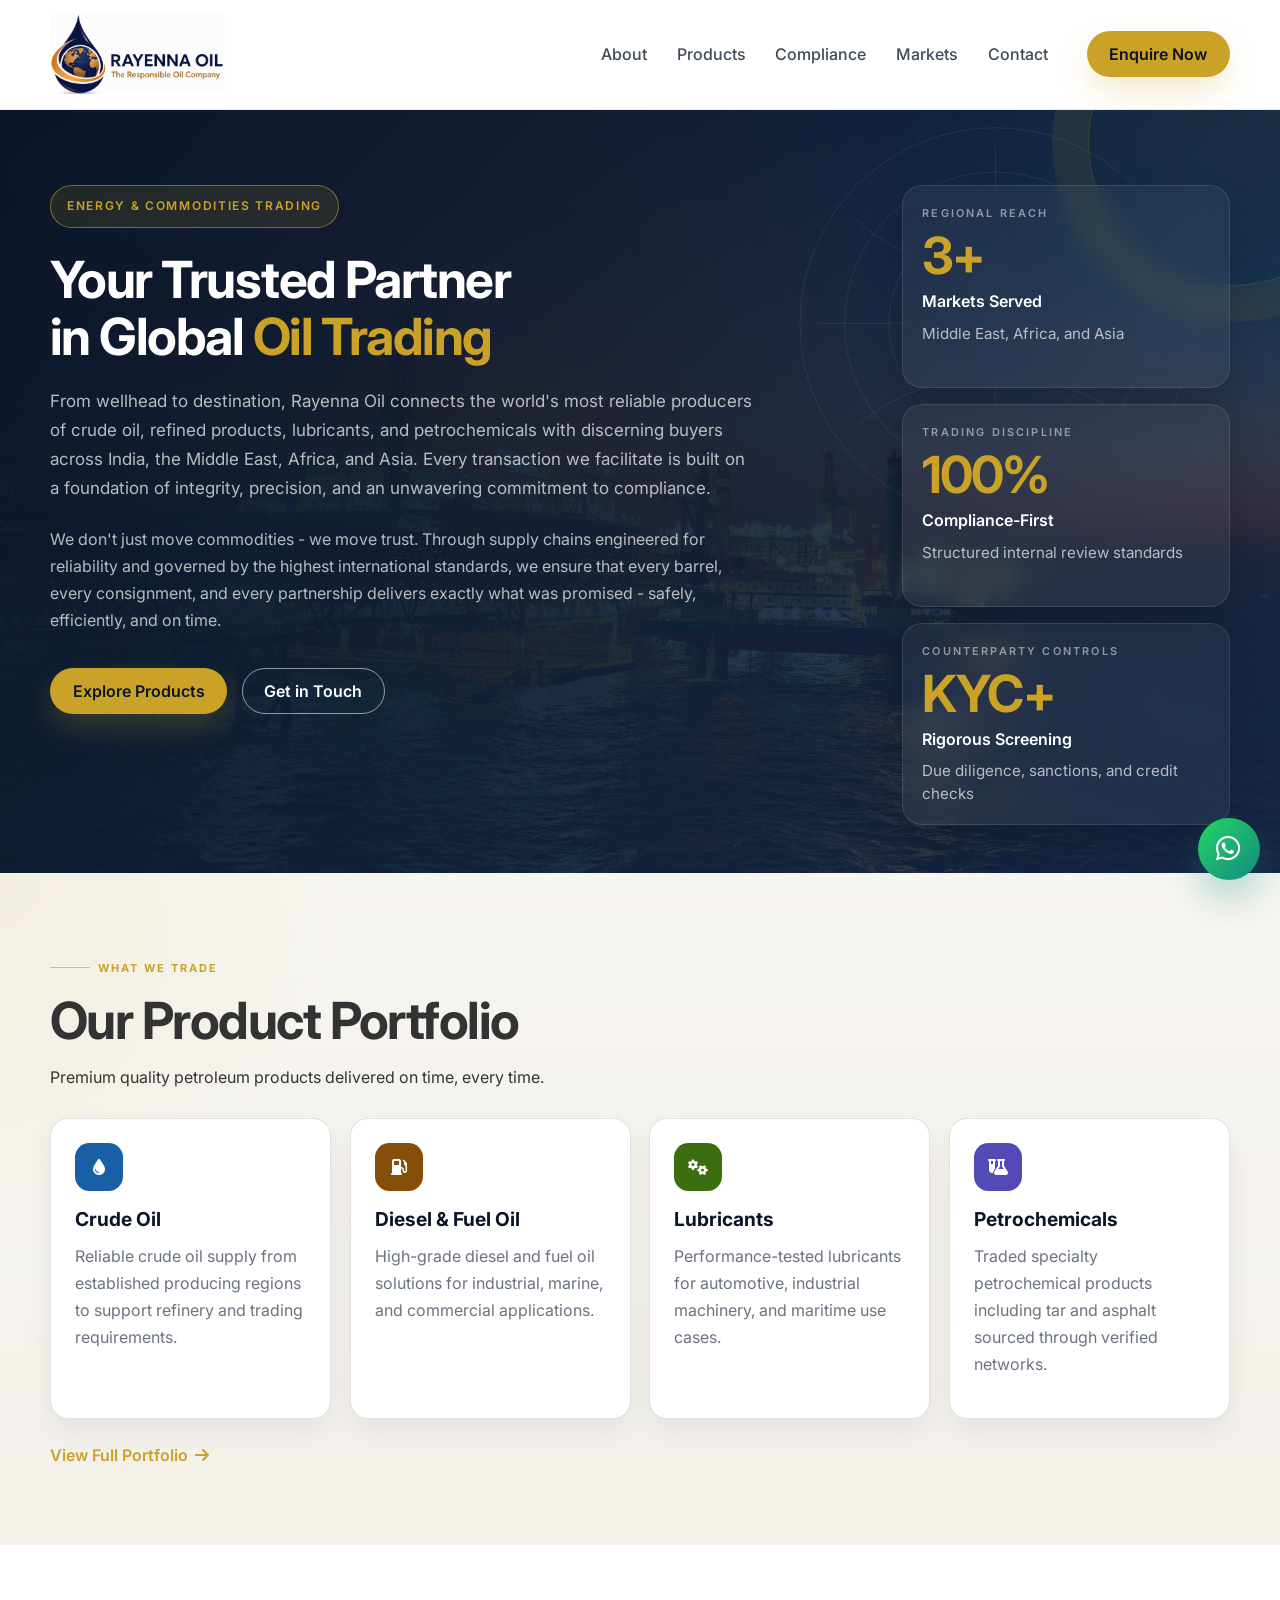
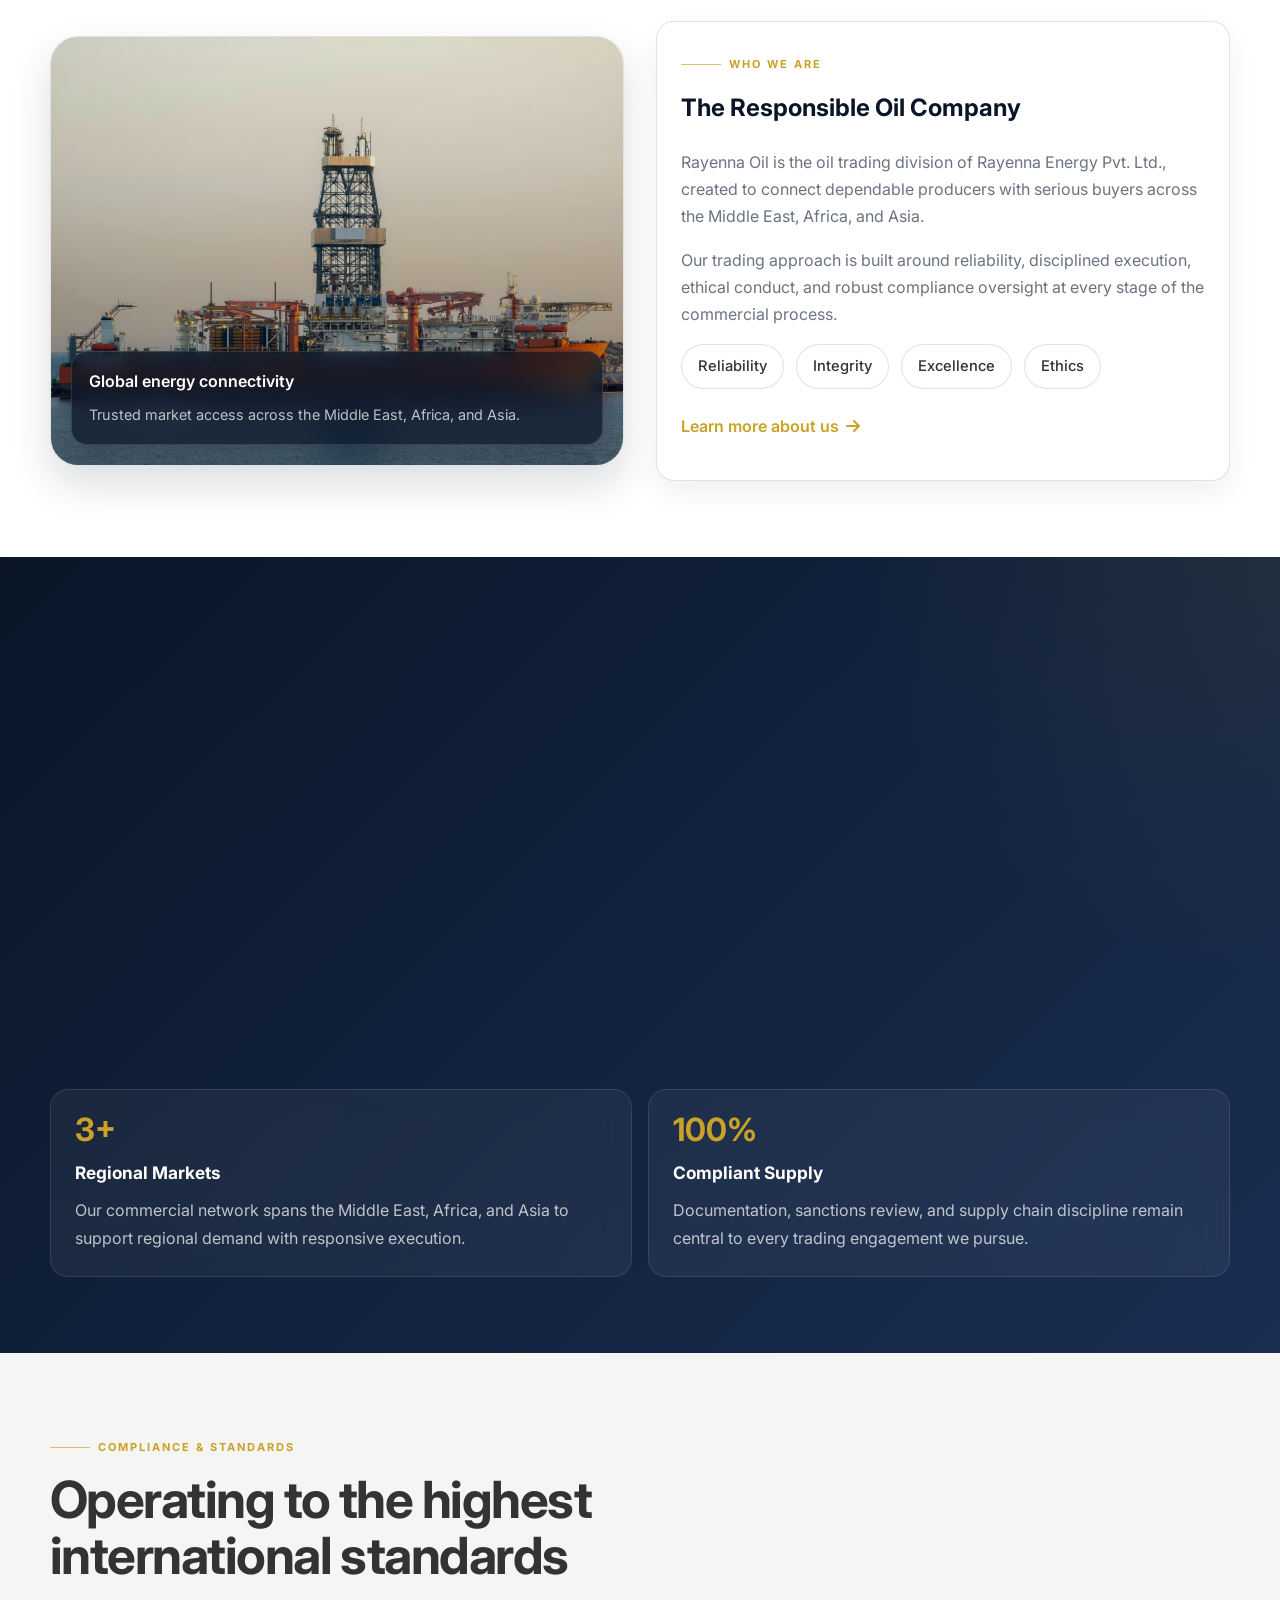
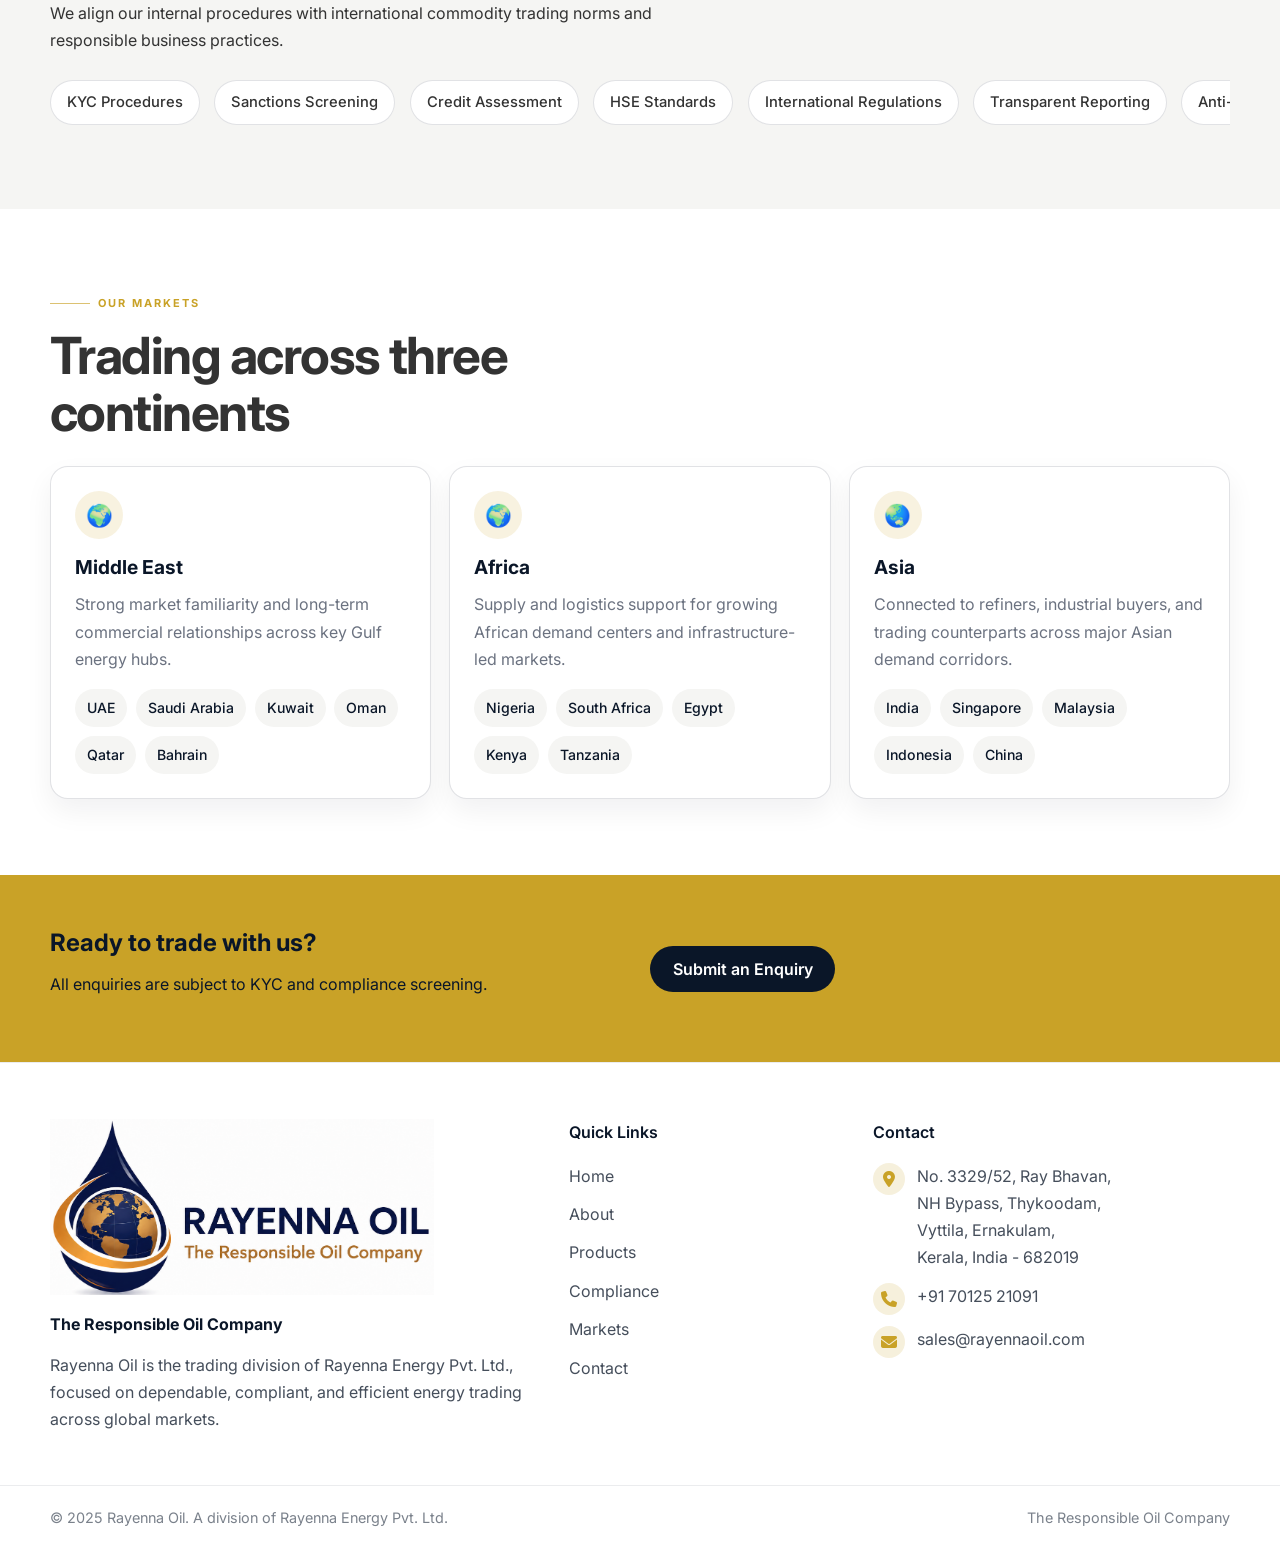
==== index.html @ ef3c52f5 "Launch Rayenna Oil website" ====
<!DOCTYPE html>
<html lang="en">
  <head>
    <meta charset="UTF-8" />
    <meta name="viewport" content="width=device-width, initial-scale=1.0" />
    <title>Rayenna Oil | Global Oil Trading Partner</title>
    <meta
      name="description"
      content="Rayenna Oil connects reliable producers of crude oil, refined products, lubricants, and petrochemicals with customers across the Middle East, Africa, and Asia through safe and compliant supply chains."
    />
    <meta property="og:title" content="Rayenna Oil | Global Oil Trading Partner" />
    <meta
      property="og:description"
      content="The Responsible Oil Company delivering compliant, efficient, and dependable energy trading solutions across three continents."
    />
    <meta property="og:image" content="assets/images/RayennaOil_Web.png" />
    <meta property="og:type" content="website" />
    <meta name="robots" content="index, follow" />
    <link rel="canonical" href="https://rayennaoil.com/" />
    <link rel="preconnect" href="https://fonts.googleapis.com" />
    <link rel="preconnect" href="https://fonts.gstatic.com" crossorigin />
    <link
      rel="stylesheet"
      href="https://fonts.googleapis.com/css2?family=Inter:wght@400;500;600;700&display=swap"
    />
    <link
      rel="stylesheet"
      href="https://cdnjs.cloudflare.com/ajax/libs/font-awesome/6.5.0/css/all.min.css"
      crossorigin="anonymous"
      referrerpolicy="no-referrer"
    />
    <link rel="stylesheet" href="assets/css/style.css" />
    <script defer src="assets/js/main.js"></script>
  </head>
  <body>
    <a class="skip-link" href="#main-content">Skip to content</a>

    <header class="site-header">
      <div class="container nav-wrapper">
        <a class="brand" href="index.html" aria-label="Rayenna Oil home">
          <img src="assets/images/RayennaOil_Web.png" alt="Rayenna Oil logo" />
          <div class="brand-copy">
            <div class="brand-title">Rayenna Oil</div>
            <div class="brand-tagline">The Responsible Oil Company</div>
          </div>
        </a>

        <button
          class="nav-toggle"
          type="button"
          aria-label="Toggle navigation"
          aria-expanded="false"
          data-nav-toggle
        >
          <i class="fa-solid fa-bars" aria-hidden="true"></i>
        </button>

        <div class="nav-panel" data-nav-panel>
          <nav aria-label="Primary">
            <div class="nav-menu">
              <a href="about.html" data-nav-link>About</a>
              <a href="products.html" data-nav-link>Products</a>
              <a href="compliance.html" data-nav-link>Compliance</a>
              <a href="markets.html" data-nav-link>Markets</a>
              <a href="contact.html" data-nav-link>Contact</a>
            </div>
          </nav>
          <div class="nav-cta">
            <a class="btn btn-primary" href="contact.html">Enquire Now</a>
          </div>
        </div>
      </div>
    </header>

    <main id="main-content">
      <section class="hero">
        <svg
          class="hero-grid-overlay"
          viewBox="0 0 1440 900"
          aria-hidden="true"
          preserveAspectRatio="none"
        >
          <g fill="none" stroke="currentColor" stroke-width="1">
            <circle cx="1120" cy="240" r="220"></circle>
            <circle cx="1120" cy="240" r="170"></circle>
            <circle cx="1120" cy="240" r="120"></circle>
            <path d="M920 240h400"></path>
            <path d="M1120 40v400"></path>
            <path d="M960 120c80 80 240 80 320 0"></path>
            <path d="M960 360c80-80 240-80 320 0"></path>
          </g>
        </svg>
        <div class="container hero-grid">
          <div class="hero-copy reveal is-visible">
            <span class="badge-pill">Energy &amp; Commodities Trading</span>
            <h1>
              Your Trusted Partner in Global <span class="gold">Oil Trading</span>
            </h1>
            <p class="lead">
              From wellhead to destination, Rayenna Oil connects the world's most
              reliable producers of crude oil, refined products, lubricants, and
              petrochemicals with discerning buyers across India, the Middle East,
              Africa, and Asia. Every transaction we facilitate is built on a
              foundation of integrity, precision, and an unwavering commitment to
              compliance.
            </p>
            <p>
              We don't just move commodities - we move trust. Through supply chains
              engineered for reliability and governed by the highest international
              standards, we ensure that every barrel, every consignment, and every
              partnership delivers exactly what was promised - safely, efficiently,
              and on time.
            </p>
            <div class="btn-group">
              <a class="btn btn-primary" href="products.html">Explore Products</a>
              <a class="btn btn-secondary" href="contact.html">Get in Touch</a>
            </div>
          </div>

          <div class="hero-highlights reveal">
            <article class="hero-highlight-card">
              <span class="hero-highlight-kicker">Regional Reach</span>
              <strong
                class="hero-highlight-value"
                data-counter
                data-counter-target="3"
                data-counter-suffix="+"
                >0+</strong
              >
              <span class="hero-highlight-label">Markets Served</span>
              <span class="hero-highlight-desc">Middle East, Africa, and Asia</span>
            </article>
            <article class="hero-highlight-card">
              <span class="hero-highlight-kicker">Trading Discipline</span>
              <strong
                class="hero-highlight-value"
                data-counter
                data-counter-target="100"
                data-counter-suffix="%"
                >0%</strong
              >
              <span class="hero-highlight-label">Compliance-First</span>
              <span class="hero-highlight-desc">Structured internal review standards</span>
            </article>
            <article class="hero-highlight-card">
              <span class="hero-highlight-kicker">Counterparty Controls</span>
              <strong class="hero-highlight-value hero-highlight-value--text">KYC+</strong>
              <span class="hero-highlight-label">Rigorous Screening</span>
              <span class="hero-highlight-desc">Due diligence, sanctions, and credit checks</span>
            </article>
          </div>
        </div>
      </section>

      <section class="section section-muted home-content-section home-products-section">
        <div class="container">
          <div class="section-heading home-products-heading reveal">
            <span class="eyebrow">What We Trade</span>
            <h2>Our Product Portfolio</h2>
            <p class="text-muted">
              Premium quality petroleum products delivered on time, every time.
            </p>
          </div>

          <div class="cards-grid home-products-grid">
            <article class="product-highlight-card reveal">
              <span class="icon-badge icon-blue"><i class="fa-solid fa-droplet"></i></span>
              <h3>Crude Oil</h3>
              <p class="text-muted">
                Reliable crude oil supply from established producing regions to support
                refinery and trading requirements.
              </p>
            </article>
            <article class="product-highlight-card reveal">
              <span class="icon-badge icon-amber"
                ><i class="fa-solid fa-gas-pump"></i
              ></span>
              <h3>Diesel &amp; Fuel Oil</h3>
              <p class="text-muted">
                High-grade diesel and fuel oil solutions for industrial, marine, and
                commercial applications.
              </p>
            </article>
            <article class="product-highlight-card reveal">
              <span class="icon-badge icon-green"><i class="fa-solid fa-gears"></i></span>
              <h3>Lubricants</h3>
              <p class="text-muted">
                Performance-tested lubricants for automotive, industrial machinery, and
                maritime use cases.
              </p>
            </article>
            <article class="product-highlight-card reveal">
              <span class="icon-badge icon-purple"
                ><i class="fa-solid fa-flask-vial"></i
              ></span>
              <h3>Petrochemicals</h3>
              <p class="text-muted">
                Traded specialty petrochemical products including tar and asphalt sourced
                through verified networks.
              </p>
            </article>
          </div>

          <div class="home-products-cta">
            <a class="text-link reveal" href="products.html"
              >View Full Portfolio <i class="fa-solid fa-arrow-right"></i
            ></a>
          </div>
        </div>
      </section>

      <section class="section section-light home-content-section">
        <div class="container split-grid">
          <div class="media-card about-snippet-media reveal">
            <img
              src="media/pexels-ahmetkeremdrn-34975558.jpg"
              alt="Offshore energy vessel representing global trading operations"
              loading="lazy"
              width="1024"
              height="768"
            />
            <div class="about-snippet-badge">
              <strong>Global energy connectivity</strong>
              <span>Trusted market access across the Middle East, Africa, and Asia.</span>
            </div>
          </div>
          <div class="content-card reveal">
            <span class="eyebrow">Who We Are</span>
            <h2>The Responsible Oil Company</h2>
            <p class="text-muted">
              Rayenna Oil is the oil trading division of Rayenna Energy Pvt. Ltd.,
              created to connect dependable producers with serious buyers across the
              Middle East, Africa, and Asia.
            </p>
            <p class="text-muted">
              Our trading approach is built around reliability, disciplined execution,
              ethical conduct, and robust compliance oversight at every stage of the
              commercial process.
            </p>
            <div class="pill-list">
              <span class="pill">Reliability</span>
              <span class="pill">Integrity</span>
              <span class="pill">Excellence</span>
              <span class="pill">Ethics</span>
            </div>
            <p class="content-link-wrap">
              <a class="text-link" href="about.html"
                >Learn more about us <i class="fa-solid fa-arrow-right"></i
              ></a>
            </p>
          </div>
        </div>
      </section>

      <section class="section section-dark home-content-section">
        <div class="container">
          <div class="section-heading reveal">
            <span class="eyebrow">Why Rayenna Oil</span>
            <h2>Built on trust. Driven by compliance.</h2>
            <p class="text-white-muted">
              We combine disciplined commercial execution with strong governance so every
              enquiry and transaction is handled with care.
            </p>
          </div>

          <div class="glass-grid">
            <article class="glass-card reveal">
              <span class="display">KYC</span>
              <h3>Rigorous Screening</h3>
              <p>
                Counterparties are reviewed through structured Know Your Customer checks,
                ownership review, and commercial legitimacy assessment.
              </p>
            </article>
            <article class="glass-card reveal">
              <span class="display">HSE</span>
              <h3>Safety Standards</h3>
              <p>
                Health, Safety, and Environment considerations are embedded into logistics,
                transport coordination, and operational planning.
              </p>
            </article>
            <article class="glass-card reveal">
              <span class="display">3+</span>
              <h3>Regional Markets</h3>
              <p>
                Our commercial network spans the Middle East, Africa, and Asia to support
                regional demand with responsive execution.
              </p>
            </article>
            <article class="glass-card reveal">
              <span class="display">100%</span>
              <h3>Compliant Supply</h3>
              <p>
                Documentation, sanctions review, and supply chain discipline remain central
                to every trading engagement we pursue.
              </p>
            </article>
          </div>
        </div>
      </section>

      <section class="section section-muted home-content-section">
        <div class="container">
          <div class="section-heading reveal">
            <span class="eyebrow">Compliance &amp; Standards</span>
            <h2>Operating to the highest international standards</h2>
            <p class="text-muted">
              We align our internal procedures with international commodity trading norms
              and responsible business practices.
            </p>
          </div>

          <div class="badge-marquee reveal" aria-label="Compliance badges">
            <span class="pill">KYC Procedures</span>
            <span class="pill">Sanctions Screening</span>
            <span class="pill">Credit Assessment</span>
            <span class="pill">HSE Standards</span>
            <span class="pill">International Regulations</span>
            <span class="pill">Transparent Reporting</span>
            <span class="pill">Anti-Money Laundering</span>
            <span class="pill">OFAC Compliance</span>
          </div>
        </div>
      </section>

      <section class="section section-light home-content-section">
        <div class="container">
          <div class="section-heading reveal">
            <span class="eyebrow">Our Markets</span>
            <h2>Trading across three continents</h2>
          </div>

          <div class="markets-grid">
            <article class="region-card reveal">
              <span class="region-icon">🌍</span>
              <h3>Middle East</h3>
              <p class="text-muted">
                Strong market familiarity and long-term commercial relationships across key
                Gulf energy hubs.
              </p>
              <ul class="region-list">
                <li>UAE</li>
                <li>Saudi Arabia</li>
                <li>Kuwait</li>
                <li>Oman</li>
                <li>Qatar</li>
                <li>Bahrain</li>
              </ul>
            </article>
            <article class="region-card reveal">
              <span class="region-icon">🌍</span>
              <h3>Africa</h3>
              <p class="text-muted">
                Supply and logistics support for growing African demand centers and
                infrastructure-led markets.
              </p>
              <ul class="region-list">
                <li>Nigeria</li>
                <li>South Africa</li>
                <li>Egypt</li>
                <li>Kenya</li>
                <li>Tanzania</li>
              </ul>
            </article>
            <article class="region-card reveal">
              <span class="region-icon">🌏</span>
              <h3>Asia</h3>
              <p class="text-muted">
                Connected to refiners, industrial buyers, and trading counterparts across
                major Asian demand corridors.
              </p>
              <ul class="region-list">
                <li>India</li>
                <li>Singapore</li>
                <li>Malaysia</li>
                <li>Indonesia</li>
                <li>China</li>
              </ul>
            </article>
          </div>
        </div>
      </section>

      <section class="section-gold cta-strip">
        <div class="container cta-strip-inner">
          <div class="reveal">
            <h2>Ready to trade with us?</h2>
            <p>
              All enquiries are subject to KYC and compliance screening.
            </p>
          </div>
          <div class="reveal">
            <a class="btn btn-dark" href="contact.html">Submit an Enquiry</a>
          </div>
        </div>
      </section>
    </main>

    <footer class="site-footer">
      <div class="footer-top">
        <div class="container footer-grid">
          <div class="footer-brand">
            <img
              src="assets/images/RayennaOil_Web.png"
              alt="Rayenna Oil logo"
              loading="lazy"
              width="1024"
              height="468"
            />
            <p class="footer-tagline">The Responsible Oil Company</p>
            <p>
              Rayenna Oil is the trading division of Rayenna Energy Pvt. Ltd., focused on
              dependable, compliant, and efficient energy trading across global markets.
            </p>
          </div>

          <div>
            <h3 class="footer-heading">Quick Links</h3>
            <div class="footer-links">
              <a href="index.html">Home</a>
              <a href="about.html">About</a>
              <a href="products.html">Products</a>
              <a href="compliance.html">Compliance</a>
              <a href="markets.html">Markets</a>
              <a href="contact.html">Contact</a>
            </div>
          </div>

          <div>
            <h3 class="footer-heading">Contact</h3>
            <ul class="footer-contact">
              <li>
                <i class="fa-solid fa-location-dot" aria-hidden="true"></i>
                <span>No. 3329/52, Ray Bhavan,<br />NH Bypass, Thykoodam,<br />Vyttila, Ernakulam,<br />Kerala, India - 682019</span>
              </li>
              <li>
                <i class="fa-solid fa-phone" aria-hidden="true"></i>
                <a href="tel:+917012521091">+91 70125 21091</a>
              </li>
              <li>
                <i class="fa-solid fa-envelope" aria-hidden="true"></i>
                <a href="mailto:sales@rayennaoil.com">sales@rayennaoil.com</a>
              </li>
            </ul>
          </div>
        </div>
      </div>

      <div class="footer-bottom">
        <div class="container footer-bottom-inner">
          <span>&copy; 2025 Rayenna Oil. A division of Rayenna Energy Pvt. Ltd.</span>
          <span>The Responsible Oil Company</span>
        </div>
      </div>
    </footer>
    <a
      class="whatsapp-float"
      href="https://wa.me/917012521091?text=Hello%20Rayenna%20Oil%2C%20I%20would%20like%20to%20make%20an%20enquiry."
      target="_blank"
      rel="noopener noreferrer"
      aria-label="Send enquiry on WhatsApp"
    >
      <i class="fa-brands fa-whatsapp" aria-hidden="true"></i>
    </a>
  </body>
</html>
---- assets/css/style.css ----
:root {
  --color-navy: #0a1628;
  --color-navy-2: #1a2e52;
  --color-navy-deep: #060e1c;
  --color-gold: #c9a227;
  --color-gold-soft: rgba(201, 162, 39, 0.14);
  --color-white: #ffffff;
  --color-bg: #f5f5f3;
  --color-text: #333333;
  --color-muted: #6b7280;
  --color-border: rgba(10, 22, 40, 0.12);
  --color-shadow: rgba(6, 14, 28, 0.14);
  --radius-sm: 12px;
  --radius-md: 18px;
  --radius-lg: 28px;
  --container: 1180px;
  --transition: 0.3s ease;
}

*,
*::before,
*::after {
  box-sizing: border-box;
}

html {
  scroll-behavior: smooth;
}

body {
  margin: 0;
  font-family: "Inter", sans-serif;
  color: var(--color-text);
  background: var(--color-white);
  line-height: 1.7;
  -webkit-font-smoothing: antialiased;
  text-rendering: optimizeLegibility;
}

img {
  display: block;
  max-width: 100%;
}

a {
  color: inherit;
  text-decoration: none;
}

button,
input,
select,
textarea {
  font: inherit;
}

button {
  cursor: pointer;
}

iframe {
  border: 0;
  width: 100%;
}

ul {
  margin: 0;
  padding: 0;
  list-style: none;
}

p,
h1,
h2,
h3,
h4 {
  margin-top: 0;
}

::selection {
  background: rgba(201, 162, 39, 0.22);
}

.container {
  width: min(calc(100% - 2rem), var(--container));
  margin: 0 auto;
}

.section {
  padding: 4.5rem 0;
}

.section-sm {
  padding: 3.5rem 0;
}

.section-light {
  background: var(--color-white);
}

.section-muted {
  background: var(--color-bg);
}

.section-dark {
  color: var(--color-white);
  background:
    radial-gradient(circle at top right, rgba(201, 162, 39, 0.08), transparent 28%),
    linear-gradient(135deg, var(--color-navy) 0%, var(--color-navy-2) 100%);
}

.home-content-section {
  padding: 3.75rem 0;
}

.home-content-section .section-heading {
  margin-bottom: 1.65rem;
}

.home-products-section {
  background:
    radial-gradient(circle at top left, rgba(201, 162, 39, 0.08), transparent 24%),
    linear-gradient(180deg, #f7f5f0 0%, #f3f0ea 100%);
}

.home-products-heading p {
  max-width: 32rem;
}

.home-products-grid {
  gap: 1rem;
}

.home-products-cta {
  padding-top: 1.4rem;
}

.section-gold {
  background: var(--color-gold);
  color: var(--color-navy);
}

.eyebrow {
  display: inline-flex;
  align-items: center;
  gap: 0.5rem;
  margin-bottom: 0.9rem;
  color: var(--color-gold);
  font-size: 0.6875rem;
  font-weight: 700;
  letter-spacing: 0.18em;
  text-transform: uppercase;
}

.eyebrow::before {
  content: "";
  width: 2.5rem;
  height: 1px;
  background: currentColor;
  opacity: 0.65;
}

.section-heading {
  max-width: 42rem;
  margin-bottom: 2rem;
}

.section-heading h2,
.page-hero h1,
.hero-copy h1 {
  color: inherit;
  font-size: clamp(2rem, 4vw, 3.5rem);
  line-height: 1.1;
  letter-spacing: -0.03em;
  margin-bottom: 1rem;
}

.section-heading p,
.page-hero p,
.hero-copy p {
  color: inherit;
  max-width: 42rem;
  margin-bottom: 0;
}

.text-muted {
  color: var(--color-muted);
}

.text-white-muted {
  color: rgba(255, 255, 255, 0.72);
}

.gold {
  color: var(--color-gold);
}

.lead {
  font-size: 1.0625rem;
}

.badge-pill {
  display: inline-flex;
  align-items: center;
  gap: 0.5rem;
  margin-bottom: 1.25rem;
  width: fit-content;
  max-width: 100%;
  min-height: 2.5rem;
  padding: 0.65rem 1rem;
  border: 1px solid rgba(201, 162, 39, 0.55);
  border-radius: 999px;
  color: var(--color-gold);
  background: rgba(201, 162, 39, 0.12);
  font-size: 0.75rem;
  font-weight: 600;
  letter-spacing: 0.14em;
  text-transform: uppercase;
}

.btn-group {
  display: flex;
  flex-wrap: wrap;
  gap: 0.9rem;
}

.hero-copy .btn-group {
  margin-top: 0.35rem;
}

.btn {
  display: inline-flex;
  align-items: center;
  justify-content: center;
  gap: 0.65rem;
  min-height: 2.875rem;
  padding: 0.85rem 1.35rem;
  border: 1px solid transparent;
  border-radius: 999px;
  font-weight: 600;
  line-height: 1;
  transition:
    transform var(--transition),
    background var(--transition),
    border-color var(--transition),
    color var(--transition),
    box-shadow var(--transition);
}

.btn:hover,
.btn:focus-visible {
  transform: translateY(-1px);
}

.btn-primary {
  background: var(--color-gold);
  color: var(--color-navy);
  box-shadow: 0 14px 30px rgba(201, 162, 39, 0.22);
}

.btn-primary:hover,
.btn-primary:focus-visible {
  background: #d4af38;
}

.btn-secondary {
  border-color: rgba(255, 255, 255, 0.55);
  color: var(--color-white);
  background: transparent;
}

.btn-secondary:hover,
.btn-secondary:focus-visible {
  border-color: var(--color-white);
  background: rgba(255, 255, 255, 0.08);
}

.btn-dark {
  background: var(--color-navy);
  color: var(--color-white);
}

.btn-dark:hover,
.btn-dark:focus-visible {
  background: #12264a;
}

.text-link {
  display: inline-flex;
  align-items: center;
  gap: 0.45rem;
  color: var(--color-gold);
  font-weight: 600;
}

.text-link:hover,
.text-link:focus-visible {
  gap: 0.65rem;
}

.site-header {
  position: sticky;
  top: 0;
  z-index: 1000;
  background: rgba(255, 255, 255, 0.96);
  border-bottom: 1px solid rgba(10, 22, 40, 0.08);
  backdrop-filter: blur(16px);
  transition: box-shadow var(--transition), background var(--transition);
}

.site-header.is-scrolled {
  box-shadow: 0 16px 36px rgba(6, 14, 28, 0.1);
}

.nav-wrapper {
  display: flex;
  align-items: center;
  justify-content: space-between;
  min-height: 5.55rem;
  gap: 1rem;
}

.brand {
  display: inline-flex;
  align-items: center;
  gap: 0;
  color: var(--color-navy);
  min-width: 0;
}

.brand img {
  height: 3.85rem;
  width: auto;
}

.brand-copy {
  display: none;
}

.brand-title {
  margin-bottom: 0.1rem;
  font-size: 1rem;
  font-weight: 700;
  line-height: 1.1;
}

.brand-tagline {
  color: rgba(10, 22, 40, 0.65);
  font-size: 0.75rem;
  line-height: 1.2;
}

.nav-toggle {
  display: inline-flex;
  align-items: center;
  justify-content: center;
  width: 2.875rem;
  height: 2.875rem;
  border: 1px solid rgba(10, 22, 40, 0.12);
  border-radius: 999px;
  color: var(--color-navy);
  background: rgba(10, 22, 40, 0.03);
}

.nav-toggle i {
  font-size: 1rem;
}

.nav-panel {
  position: absolute;
  top: 100%;
  left: 0;
  right: 0;
  padding: 0 1rem 1rem;
  background: transparent;
  opacity: 0;
  pointer-events: none;
  transform: translateY(-0.5rem);
  transition: opacity var(--transition), transform var(--transition);
}

.nav-panel.is-open {
  opacity: 1;
  pointer-events: auto;
  transform: translateY(0);
}

.nav-menu {
  display: grid;
  gap: 0.35rem;
  padding: 1rem;
  border: 1px solid rgba(10, 22, 40, 0.08);
  border-radius: var(--radius-md);
  background: rgba(255, 255, 255, 0.98);
  box-shadow: 0 20px 44px rgba(6, 14, 28, 0.12);
}

.nav-menu a {
  display: inline-flex;
  align-items: center;
  min-height: 2.75rem;
  padding: 0.6rem 0.8rem;
  border-radius: 999px;
  color: rgba(10, 22, 40, 0.78);
  font-weight: 500;
  transition: background var(--transition), color var(--transition);
}

.nav-menu a:hover,
.nav-menu a:focus-visible,
.nav-menu a.is-active {
  color: var(--color-navy);
  background: rgba(201, 162, 39, 0.16);
}

.nav-cta {
  margin-top: 0.85rem;
}

.hero {
  position: relative;
  overflow: hidden;
  color: var(--color-white);
  background:
    radial-gradient(circle at top right, rgba(201, 162, 39, 0.09), transparent 26%),
    linear-gradient(135deg, var(--color-navy) 0%, var(--color-navy-2) 100%);
}

.hero::before {
  content: "";
  position: absolute;
  inset: 0;
  background:
    linear-gradient(90deg, rgba(10, 22, 40, 0.92) 0%, rgba(10, 22, 40, 0.78) 46%, rgba(10, 22, 40, 0.42) 100%),
    url("../../media/pexels-anoop1992-34389697.jpg") right center / cover no-repeat;
  opacity: 0.3;
  pointer-events: none;
}

.hero::after,
.page-hero::after {
  content: "";
  position: absolute;
  top: -7rem;
  right: -6rem;
  width: 18rem;
  height: 18rem;
  border: 1px solid rgba(201, 162, 39, 0.22);
  border-radius: 50%;
  box-shadow: 0 0 0 2.25rem rgba(201, 162, 39, 0.08);
  pointer-events: none;
}

.hero-grid,
.page-hero-grid,
.split-grid,
.contact-grid,
.footer-grid {
  display: grid;
  gap: 2rem;
}

.hero-grid {
  position: relative;
  z-index: 1;
  padding: 2.5rem 0 2.4rem;
}

.hero-copy {
  display: grid;
  align-content: start;
  gap: 1.25rem;
}

.hero-copy .badge-pill {
  margin-bottom: 0;
  justify-self: start;
}

.hero-copy h1 {
  max-width: 14ch;
  margin-bottom: 0;
}

.hero-copy p {
  max-width: 44rem;
  color: rgba(255, 255, 255, 0.7);
}

.hero-highlights {
  display: grid;
  gap: 1rem;
}

.hero-highlight-card {
  display: grid;
  grid-template-rows: auto auto auto 1fr;
  gap: 0.45rem;
  padding: 1.15rem 1.2rem;
  min-height: 10.75rem;
  border: 1px solid rgba(255, 255, 255, 0.1);
  border-radius: 1.25rem;
  background: rgba(255, 255, 255, 0.05);
  backdrop-filter: blur(10px);
  box-shadow: 0 18px 36px rgba(4, 8, 16, 0.18);
  animation: heroHighlightFloat 6.5s ease-in-out infinite;
}

.hero-highlight-card:nth-child(2) {
  animation-delay: 0.9s;
}

.hero-highlight-card:nth-child(3) {
  animation-delay: 1.8s;
}

.hero-highlight-kicker {
  color: rgba(255, 255, 255, 0.5);
  font-size: 0.68rem;
  font-weight: 600;
  letter-spacing: 0.2em;
  text-transform: uppercase;
}

.hero-highlight-value {
  display: block;
  color: var(--color-gold);
  font-size: clamp(2.2rem, 8vw, 3.2rem);
  font-weight: 700;
  line-height: 1;
  letter-spacing: -0.04em;
}

.hero-highlight-value--text {
  letter-spacing: -0.02em;
}

.hero-highlight-label {
  color: var(--color-white);
  font-size: 1rem;
  font-weight: 600;
}

.hero-highlight-desc {
  color: rgba(255, 255, 255, 0.68);
  font-size: 0.95rem;
  line-height: 1.5;
}

@keyframes heroHighlightFloat {
  0%,
  100% {
    transform: translateY(0);
  }

  50% {
    transform: translateY(-8px);
  }
}

.hero-grid-overlay {
  position: absolute;
  inset: 0;
  opacity: 0.08;
  pointer-events: none;
}

.page-hero {
  position: relative;
  overflow: hidden;
  color: var(--color-white);
  background:
    radial-gradient(circle at top right, rgba(201, 162, 39, 0.08), transparent 26%),
    linear-gradient(135deg, var(--color-navy) 0%, #132746 100%);
}

.page-hero::before {
  content: "";
  position: absolute;
  inset: 0;
  background-position: right center;
  background-repeat: no-repeat;
  background-size: cover;
  opacity: 0.16;
  pointer-events: none;
}

.about-page-hero::before {
  background-image:
    linear-gradient(90deg, rgba(10, 22, 40, 0.92) 0%, rgba(10, 22, 40, 0.8) 44%, rgba(10, 22, 40, 0.58) 100%),
    url("../../media/pexels-ahmetkeremdrn-34975558.jpg");
}

.products-page-hero::before {
  background-image:
    linear-gradient(90deg, rgba(10, 22, 40, 0.92) 0%, rgba(10, 22, 40, 0.8) 44%, rgba(10, 22, 40, 0.58) 100%),
    url("../../media/pexels-eslames1-32565343.jpg");
}

.compliance-page-hero::before {
  background-image:
    linear-gradient(90deg, rgba(10, 22, 40, 0.93) 0%, rgba(10, 22, 40, 0.82) 44%, rgba(10, 22, 40, 0.62) 100%),
    url("../../media/pexels-vito-gorican-10954628-10628032.jpg");
}

.markets-page-hero::before {
  background-image:
    linear-gradient(90deg, rgba(10, 22, 40, 0.92) 0%, rgba(10, 22, 40, 0.8) 44%, rgba(10, 22, 40, 0.58) 100%),
    url("../../media/pexels-phalansheeshev-17504475.jpg");
}

.contact-page-hero::before {
  background:
    linear-gradient(90deg, rgba(10, 22, 40, 0.92) 0%, rgba(10, 22, 40, 0.8) 42%, rgba(10, 22, 40, 0.62) 100%),
    url("../../media/pexels-jakubzerdzicki-35638668.jpg") center right / cover no-repeat;
  opacity: 0.18;
}

.page-hero-grid {
  position: relative;
  z-index: 1;
  min-height: 19rem;
  padding: 3.75rem 0;
  align-items: center;
}

.page-hero-copy {
  display: grid;
  gap: 1rem;
  max-width: 38rem;
}

.page-hero-pill-row {
  display: flex;
  flex-wrap: wrap;
  gap: 0.75rem;
  margin-top: 1.5rem;
}

.page-hero-pill {
  display: inline-flex;
  align-items: center;
  min-height: 2.5rem;
  padding: 0.65rem 0.95rem;
  border: 1px solid rgba(255, 255, 255, 0.14);
  border-radius: 999px;
  background: rgba(255, 255, 255, 0.06);
  color: rgba(255, 255, 255, 0.82);
  font-size: 0.85rem;
  font-weight: 500;
}

.breadcrumb {
  display: inline-flex;
  flex-wrap: wrap;
  gap: 0.45rem;
  margin-bottom: 1rem;
  color: rgba(255, 255, 255, 0.68);
  font-size: 0.9rem;
}

.breadcrumb a:hover,
.breadcrumb a:focus-visible {
  color: var(--color-gold);
}

.media-card,
.logo-card,
.glass-card,
.content-card,
.region-card,
.contact-card,
.map-card,
.value-card,
.compliance-card,
.product-highlight-card,
.product-detail-card {
  overflow: hidden;
  border-radius: var(--radius-md);
}

.media-card {
  border: 1px solid var(--color-border);
  background: var(--color-white);
  box-shadow: 0 18px 40px var(--color-shadow);
}

.media-card img,
.market-media img,
.product-media img {
  width: 100%;
  height: 100%;
  object-fit: cover;
}

.logo-card {
  display: grid;
  place-items: center;
  min-height: 20rem;
  padding: 2rem;
  background:
    radial-gradient(circle at top left, rgba(201, 162, 39, 0.12), transparent 30%),
    linear-gradient(145deg, #091427 0%, #102445 100%);
  border: 1px solid rgba(201, 162, 39, 0.2);
  box-shadow: 0 20px 44px rgba(6, 14, 28, 0.18);
}

.logo-card--light {
  background:
    radial-gradient(circle at top left, rgba(201, 162, 39, 0.12), transparent 32%),
    linear-gradient(180deg, #ffffff 0%, #f7f7f3 100%);
  border: 1px solid rgba(10, 22, 40, 0.08);
  box-shadow: 0 20px 40px rgba(6, 14, 28, 0.08);
}

.logo-card::after {
  content: "";
  align-self: end;
  width: 100%;
  height: 0.45rem;
  border-radius: 999px;
  background: linear-gradient(90deg, rgba(201, 162, 39, 0.3), var(--color-gold));
}

.logo-card img {
  width: min(100%, 24rem);
  height: auto;
  object-fit: contain;
}

.about-snippet-media {
  position: relative;
  min-height: 20rem;
  border-radius: var(--radius-lg);
}

.about-snippet-media img {
  width: 100%;
  height: 100%;
  min-height: 20rem;
  object-fit: cover;
  object-position: center center;
}

.about-snippet-media::after {
  content: "";
  position: absolute;
  inset: 0;
  background: linear-gradient(180deg, rgba(10, 22, 40, 0.04), rgba(10, 22, 40, 0.4));
}

.about-snippet-badge {
  position: absolute;
  left: 1.25rem;
  right: 1.25rem;
  bottom: 1.25rem;
  z-index: 1;
  padding: 1rem 1.05rem;
  border: 1px solid rgba(255, 255, 255, 0.12);
  border-radius: 1rem;
  background: rgba(10, 22, 40, 0.72);
  backdrop-filter: blur(8px);
  box-shadow: 0 18px 32px rgba(4, 8, 16, 0.22);
}

.about-snippet-badge strong {
  display: block;
  margin-bottom: 0.35rem;
  color: var(--color-white);
  font-size: 1rem;
  font-weight: 600;
}

.about-snippet-badge span {
  color: rgba(255, 255, 255, 0.72);
  font-size: 0.9rem;
  line-height: 1.5;
}

.pill-list {
  display: flex;
  flex-wrap: wrap;
  gap: 0.75rem;
}

.pill-list-spaced {
  margin-bottom: 1rem;
}

.pill {
  display: inline-flex;
  align-items: center;
  justify-content: center;
  min-height: 2.375rem;
  padding: 0.55rem 1rem;
  border-radius: 999px;
  border: 1px solid rgba(10, 22, 40, 0.12);
  background: var(--color-white);
  color: var(--color-text);
  font-size: 0.92rem;
  font-weight: 500;
}

.pill-dark {
  border-color: rgba(255, 255, 255, 0.08);
  background: rgba(255, 255, 255, 0.05);
  color: rgba(255, 255, 255, 0.86);
}

.cards-grid,
.values-grid,
.compliance-grid,
.markets-grid,
.footer-grid {
  display: grid;
  gap: 1.15rem;
}

.product-highlight-card,
.value-card,
.compliance-card,
.region-card,
.contact-card,
.form-card,
.content-card {
  padding: 1.5rem;
  border: 1px solid var(--color-border);
  background: var(--color-white);
  box-shadow: 0 12px 28px rgba(6, 14, 28, 0.06);
}

.product-highlight-card h3,
.value-card h3,
.compliance-card h3,
.region-card h3,
.contact-card h3,
.product-detail-card h2 {
  margin-bottom: 0.75rem;
  color: var(--color-navy);
  font-size: 1.2rem;
  line-height: 1.25;
}

.icon-badge {
  display: inline-flex;
  align-items: center;
  justify-content: center;
  width: 3rem;
  height: 3rem;
  margin-bottom: 1rem;
  border-radius: 0.9rem;
  color: var(--color-white);
  font-size: 1rem;
}

.icon-blue {
  background: #185fa5;
}

.icon-amber {
  background: #854f0b;
}

.icon-green {
  background: #3b6d11;
}

.icon-purple {
  background: #534ab7;
}

.split-grid {
  align-items: center;
}

.content-card h2,
.vision-card h3,
.mission-card h3 {
  color: var(--color-navy);
}

.glass-grid {
  display: grid;
  gap: 1rem;
}

.glass-card {
  padding: 1.5rem;
  border: 1px solid rgba(255, 255, 255, 0.1);
  background: rgba(255, 255, 255, 0.05);
  backdrop-filter: blur(14px);
}

.glass-card .display {
  display: block;
  margin-bottom: 0.75rem;
  color: var(--color-gold);
  font-size: 2rem;
  font-weight: 700;
  line-height: 1;
}

.glass-card h3 {
  margin-bottom: 0.65rem;
  font-size: 1.08rem;
  color: var(--color-white);
}

.glass-card p {
  margin-bottom: 0;
  color: rgba(255, 255, 255, 0.72);
}

.badge-marquee {
  display: flex;
  gap: 0.9rem;
  overflow-x: auto;
  padding-bottom: 0.5rem;
  scrollbar-width: none;
}

.badge-marquee::-webkit-scrollbar {
  display: none;
}

.badge-marquee .pill {
  flex: 0 0 auto;
}

.region-card {
  height: 100%;
}

.region-icon {
  display: inline-flex;
  align-items: center;
  justify-content: center;
  width: 3rem;
  height: 3rem;
  margin-bottom: 1rem;
  border-radius: 999px;
  background: rgba(201, 162, 39, 0.14);
  color: var(--color-gold);
  font-size: 1.35rem;
}

.region-icon i {
  font-size: 1.1rem;
}

.region-list {
  display: flex;
  flex-wrap: wrap;
  gap: 0.55rem;
  margin-top: 1rem;
}

.region-list li,
.country-tag {
  padding: 0.45rem 0.75rem;
  border-radius: 999px;
  background: var(--color-bg);
  color: var(--color-navy);
  font-size: 0.88rem;
  font-weight: 500;
}

.cta-strip {
  padding: 3rem 0;
}

.cta-strip-inner {
  display: grid;
  gap: 1.25rem;
  align-items: center;
}

.cta-strip h2 {
  margin-bottom: 0.45rem;
  color: var(--color-navy);
}

.value-card {
  height: 100%;
}

.value-card .icon-badge {
  background: linear-gradient(135deg, rgba(10, 22, 40, 0.88), rgba(26, 46, 82, 0.95));
}

.vision-mission-grid,
.contact-grid,
.parent-banner,
.market-section-inner,
.product-strip {
  display: grid;
  gap: 1.5rem;
  align-items: center;
}

.vision-card,
.mission-card,
.parent-banner,
.form-card,
.note-box,
.disclaimer-banner {
  padding: 1.5rem;
  border-radius: var(--radius-md);
}

.vision-card,
.mission-card,
.form-card,
.contact-card,
.map-card,
.note-box,
.disclaimer-banner {
  border: 1px solid var(--color-border);
  background: var(--color-white);
  box-shadow: 0 14px 34px rgba(6, 14, 28, 0.06);
}

.parent-banner {
  background:
    linear-gradient(135deg, rgba(10, 22, 40, 0.98), rgba(19, 39, 70, 0.94));
  color: var(--color-white);
  border: 1px solid rgba(201, 162, 39, 0.18);
}

.parent-banner .btn {
  width: fit-content;
}

.product-strip {
  padding: 1.25rem 0;
}

.product-media {
  min-height: 20rem;
  border-radius: var(--radius-md);
  overflow: hidden;
  box-shadow: 0 16px 36px rgba(6, 14, 28, 0.16);
}

.product-media--tall {
  min-height: 26rem;
}

.product-shell {
  position: relative;
}

.product-detail-card {
  position: relative;
  padding: 1.75rem;
  border: 1px solid rgba(10, 22, 40, 0.08);
  border-radius: var(--radius-md);
  background: linear-gradient(180deg, rgba(255, 255, 255, 0.98), rgba(245, 245, 243, 0.9));
  box-shadow: 0 18px 38px rgba(6, 14, 28, 0.08);
}

.product-shell .product-detail-card {
  margin-top: -2rem;
}

.product-kicker {
  display: flex;
  align-items: center;
  gap: 0.75rem;
  margin-bottom: 0.9rem;
}

.product-kicker .eyebrow {
  margin-bottom: 0;
}

.product-index {
  display: inline-flex;
  align-items: center;
  justify-content: center;
  width: 2.4rem;
  height: 2.4rem;
  border-radius: 999px;
  background: rgba(201, 162, 39, 0.14);
  color: var(--color-gold);
  font-size: 0.9rem;
  font-weight: 700;
}

.product-meta {
  display: flex;
  flex-wrap: wrap;
  gap: 0.65rem;
  margin-bottom: 1.1rem;
}

.product-meta span {
  display: inline-flex;
  align-items: center;
  min-height: 2rem;
  padding: 0.45rem 0.8rem;
  border-radius: 999px;
  background: rgba(10, 22, 40, 0.05);
  color: var(--color-navy);
  font-size: 0.82rem;
  font-weight: 500;
}

.product-shell .btn {
  margin-top: 0.25rem;
}

.product-specs {
  display: grid;
  gap: 0.7rem;
  margin: 1.25rem 0 1.5rem;
}

.product-specs li {
  position: relative;
  padding-left: 1.25rem;
  color: var(--color-text);
}

.product-specs li::before {
  content: "";
  position: absolute;
  top: 0.75rem;
  left: 0;
  width: 0.45rem;
  height: 0.45rem;
  border-radius: 50%;
  background: var(--color-gold);
}

.compliance-intro,
.note-box {
  position: relative;
}

.note-box {
  border-left: 4px solid var(--color-gold);
  background: rgba(201, 162, 39, 0.08);
}

.compliance-grid .compliance-card {
  height: 100%;
}

.market-section {
  padding: 3.25rem 0;
}

.market-section-inner {
  align-items: stretch;
  gap: 1.65rem;
}

.market-section-dark {
  background: linear-gradient(135deg, #091427, #122745);
  color: var(--color-white);
}

.market-section-dark h2,
.market-section-dark p {
  color: inherit;
}

.market-media {
  display: grid;
  grid-template-rows: minmax(0, 1fr) auto;
  min-height: 21rem;
  overflow: hidden;
  border: 1px solid rgba(10, 22, 40, 0.08);
  border-radius: var(--radius-md);
  background: var(--color-white);
  box-shadow: 0 16px 34px rgba(6, 14, 28, 0.2);
}

.market-copy-card {
  display: flex;
  flex-direction: column;
  justify-content: center;
  height: 100%;
  padding: 1.75rem;
  border: 1px solid rgba(10, 22, 40, 0.08);
  border-radius: var(--radius-md);
  background: rgba(255, 255, 255, 0.96);
  box-shadow: 0 18px 38px rgba(6, 14, 28, 0.08);
}

.market-copy-card--dark {
  border-color: rgba(255, 255, 255, 0.1);
  background: rgba(255, 255, 255, 0.06);
  box-shadow: none;
}

.market-media--middle-east img {
  object-position: center 34%;
}

.market-media--africa img {
  object-position: center 42%;
}

.market-media--asia img {
  object-position: center 56%;
}

.market-statline {
  display: flex;
  flex-wrap: wrap;
  gap: 0.75rem;
  margin-top: 1.2rem;
}

.market-statline span {
  display: inline-flex;
  align-items: center;
  min-height: 2rem;
  padding: 0.45rem 0.8rem;
  border-radius: 999px;
  background: rgba(201, 162, 39, 0.12);
  color: var(--color-navy);
  font-size: 0.82rem;
  font-weight: 600;
}

.market-copy-card--dark .market-statline span {
  background: rgba(255, 255, 255, 0.08);
  color: rgba(255, 255, 255, 0.92);
}

.market-media-caption {
  margin-top: 0;
  padding: 0.9rem 1rem 1rem;
  border-top: 1px solid rgba(10, 22, 40, 0.08);
  color: var(--color-muted);
  font-size: 0.92rem;
}

.market-section-dark .market-media {
  background: rgba(255, 255, 255, 0.04);
  border-color: rgba(255, 255, 255, 0.08);
}

.market-section-dark .market-media-caption {
  color: rgba(255, 255, 255, 0.68);
  border-top-color: rgba(255, 255, 255, 0.08);
}

.country-tags {
  display: flex;
  flex-wrap: wrap;
  gap: 0.65rem;
  margin-top: 1.2rem;
}

.market-section-dark .country-tag {
  background: rgba(255, 255, 255, 0.08);
  color: var(--color-white);
}

.contact-card h3,
.form-card h2 {
  margin-bottom: 1rem;
}

.contact-section-grid {
  display: grid;
  gap: 1.5rem;
}

.contact-top-grid {
  display: grid;
  gap: 1.5rem;
}

.contact-stack {
  display: grid;
  grid-template-rows: auto 1fr;
  gap: 1.25rem;
}

.contact-brand-card {
  position: relative;
  overflow: hidden;
  padding: 1.75rem;
  border: 1px solid rgba(201, 162, 39, 0.18);
  border-radius: var(--radius-md);
  background:
    radial-gradient(circle at top right, rgba(201, 162, 39, 0.14), transparent 28%),
    linear-gradient(135deg, #0a1628 0%, #163153 100%);
  color: var(--color-white);
  box-shadow: 0 20px 44px rgba(6, 14, 28, 0.18);
}

.contact-brand-card .eyebrow {
  margin-bottom: 0.85rem;
}

.contact-brand-card h3 {
  margin-bottom: 1rem;
  color: var(--color-white);
  font-size: clamp(1.5rem, 4vw, 2rem);
  line-height: 1.15;
  letter-spacing: -0.03em;
}

.contact-brand-card p {
  color: rgba(255, 255, 255, 0.76);
}

.contact-card {
  height: 100%;
}

.contact-page-hero .page-hero-pill {
  background: rgba(255, 255, 255, 0.05);
}

.contact-page-hero .breadcrumb,
.contact-page-hero .text-white-muted {
  color: rgba(255, 255, 255, 0.78);
}

.contact-list {
  display: grid;
  gap: 1rem;
  margin-bottom: 1.5rem;
}

.contact-list li {
  display: grid;
  grid-template-columns: 2.3rem 1fr;
  gap: 0.85rem;
  align-items: start;
}

.contact-list i {
  display: inline-flex;
  align-items: center;
  justify-content: center;
  width: 2.3rem;
  height: 2.3rem;
  border-radius: 999px;
  background: rgba(201, 162, 39, 0.14);
  color: var(--color-gold);
}

.form-grid {
  display: grid;
  gap: 1rem;
}

.contact-form-card {
  height: 100%;
}

.contact-form-card form {
  align-content: start;
}

.field-group {
  display: grid;
  gap: 0.45rem;
}

.field-group label {
  color: var(--color-navy);
  font-size: 0.92rem;
  font-weight: 600;
}

.field-group input,
.field-group select,
.field-group textarea {
  width: 100%;
  min-height: 3rem;
  padding: 0.8rem 0.95rem;
  border: 1px solid rgba(10, 22, 40, 0.14);
  border-radius: 0.85rem;
  background: #ffffff;
  color: var(--color-text);
  transition: border-color var(--transition), box-shadow var(--transition);
}

.field-group textarea {
  min-height: 9rem;
  resize: vertical;
}

.field-group input:focus,
.field-group select:focus,
.field-group textarea:focus {
  outline: none;
  border-color: rgba(201, 162, 39, 0.85);
  box-shadow: 0 0 0 3px rgba(201, 162, 39, 0.14);
}

.form-note,
.success-message {
  margin-top: 1rem;
  font-size: 0.94rem;
}

.success-message {
  display: none;
  padding: 0.95rem 1rem;
  border-radius: 0.85rem;
  background: rgba(59, 109, 17, 0.1);
  color: #2e5d10;
}

.success-message.is-visible {
  display: block;
}

.map-card {
  overflow: hidden;
}

.map-card iframe {
  min-height: 22rem;
}

.contact-map-card iframe {
  min-height: 26rem;
}

.map-card-footer {
  padding: 1rem 1.25rem 1.2rem;
}

.content-link-wrap {
  margin-top: 1.5rem;
}

.note-box-spaced {
  margin-top: 2rem;
}

.disclaimer-banner {
  margin-top: 2.5rem;
  background:
    linear-gradient(135deg, rgba(201, 162, 39, 0.12), rgba(201, 162, 39, 0.04));
}

.site-footer {
  color: rgba(10, 22, 40, 0.76);
  background: #ffffff;
  border-top: 1px solid rgba(10, 22, 40, 0.08);
}

.site-footer a {
  transition: color var(--transition);
}

.site-footer a:hover,
.site-footer a:focus-visible {
  color: var(--color-gold);
}

.footer-top {
  padding: 3.5rem 0 2.25rem;
}

.footer-brand img {
  width: min(100%, 20rem);
  height: auto;
  margin-bottom: 1rem;
}

.footer-tagline {
  margin-bottom: 0.85rem;
  color: var(--color-navy);
  font-weight: 700;
}

.footer-heading {
  margin-bottom: 1rem;
  color: var(--color-navy);
  font-size: 1rem;
  font-weight: 600;
}

.footer-links,
.footer-contact {
  display: grid;
  gap: 0.7rem;
}

.footer-contact li {
  display: grid;
  grid-template-columns: 2rem 1fr;
  gap: 0.75rem;
  align-items: start;
}

.footer-contact i {
  display: inline-flex;
  align-items: center;
  justify-content: center;
  width: 2rem;
  height: 2rem;
  border-radius: 999px;
  background: rgba(201, 162, 39, 0.16);
  color: var(--color-gold);
}

.footer-bottom {
  border-top: 1px solid rgba(10, 22, 40, 0.08);
}

.footer-bottom-inner {
  display: flex;
  flex-direction: column;
  gap: 0.4rem;
  padding: 1.2rem 0 1.5rem;
  color: rgba(10, 22, 40, 0.54);
  font-size: 0.9rem;
}

.reveal {
  opacity: 0;
  transform: translateY(20px);
  transition: opacity 0.4s ease, transform 0.4s ease;
}

.reveal.is-visible {
  opacity: 1;
  transform: translateY(0);
}

.skip-link {
  position: absolute;
  left: 1rem;
  top: 0;
  z-index: 1100;
  padding: 0.75rem 1rem;
  border-radius: 999px;
  background: var(--color-gold);
  color: var(--color-navy);
  font-weight: 600;
  transform: translateY(-160%);
  transition: transform var(--transition);
}

.skip-link:focus {
  transform: translateY(1rem);
}

.whatsapp-float {
  position: fixed;
  right: 1rem;
  bottom: 1rem;
  z-index: 980;
  display: inline-flex;
  align-items: center;
  justify-content: center;
  width: 3.9rem;
  height: 3.9rem;
  border-radius: 50%;
  background: linear-gradient(135deg, #25d366 0%, #128c7e 100%);
  color: #ffffff;
  box-shadow: 0 18px 36px rgba(18, 140, 126, 0.3);
  line-height: 1;
  transition: transform var(--transition), box-shadow var(--transition);
}

.whatsapp-float:hover,
.whatsapp-float:focus-visible {
  transform: translateY(-2px);
  box-shadow: 0 22px 40px rgba(18, 140, 126, 0.36);
}

.whatsapp-float i {
  font-size: 1.75rem;
}

@media (min-width: 768px) {
  .container {
    width: min(calc(100% - 3rem), var(--container));
  }

  .stats-bar,
  .cards-grid,
  .values-grid,
  .compliance-grid,
  .markets-grid,
  .cta-strip-inner,
  .vision-mission-grid,
  .contact-grid,
  .footer-grid,
  .glass-grid {
    grid-template-columns: repeat(2, minmax(0, 1fr));
  }

  .split-grid,
  .parent-banner,
  .market-section-inner,
  .product-strip {
    grid-template-columns: repeat(2, minmax(0, 1fr));
  }

  .market-section-inner {
    gap: 1.85rem;
  }

  .product-shell {
    display: grid;
    grid-template-columns: repeat(2, minmax(0, 1fr));
    gap: 1.5rem;
    align-items: center;
  }

  .product-shell.reverse .product-media {
    order: 2;
  }

  .product-shell.reverse .product-detail-card {
    order: 1;
  }

  .page-hero-grid {
    padding: 4rem 0;
  }

  .form-grid {
    grid-template-columns: repeat(2, minmax(0, 1fr));
  }

  .field-full {
    grid-column: 1 / -1;
  }

  .cta-strip-inner {
    align-items: center;
  }

  .contact-top-grid {
    grid-template-columns: minmax(0, 0.95fr) minmax(0, 1.05fr);
    align-items: stretch;
  }

  .brand img {
    height: 4.4rem;
  }

  .whatsapp-float {
    right: 1.25rem;
    bottom: 1.25rem;
  }
}

@media (min-width: 1024px) {
  .section {
    padding: 6rem 0;
  }

  .home-content-section {
    padding: 4.75rem 0;
  }

  .section-sm {
    padding: 4.25rem 0;
  }

  .market-section-inner {
    grid-template-columns: minmax(0, 1.02fr) minmax(0, 0.98fr);
    gap: 2rem;
  }

  .market-copy-card {
    padding: 2rem 2.1rem;
  }

  .nav-wrapper {
    min-height: 6.8rem;
  }

  .nav-toggle {
    display: none;
  }

  .nav-panel {
    position: static;
    display: flex;
    align-items: center;
    gap: 1.25rem;
    padding: 0;
    opacity: 1;
    pointer-events: auto;
    transform: none;
    background: transparent;
  }

  .nav-menu {
    display: flex;
    align-items: center;
    gap: 0.25rem;
    padding: 0;
    border: 0;
    border-radius: 0;
    background: transparent;
    box-shadow: none;
  }

  .nav-cta {
    margin-top: 0;
    margin-left: 0.4rem;
  }

  .contact-section-grid {
    gap: 1.75rem;
  }

  .contact-map-card iframe {
    min-height: 30rem;
  }

  .hero-grid {
    grid-template-columns: minmax(0, 1.08fr) minmax(18rem, 0.62fr);
    align-items: stretch;
    gap: 3rem;
    padding: 4.7rem 0 3rem;
  }

  .hero-copy {
    height: 100%;
    gap: 1.45rem;
    padding-right: 1rem;
  }

  .hero-copy .btn-group {
    margin-top: auto;
    padding-top: 0.65rem;
  }

  .hero-highlights {
    width: min(100%, 20.5rem);
    height: 100%;
    margin-left: auto;
    grid-template-rows: repeat(3, minmax(0, 1fr));
    gap: 1rem;
  }

  .brand img {
    height: 5rem;
  }

  .cards-grid {
    grid-template-columns: repeat(4, minmax(0, 1fr));
  }

  .glass-grid {
    grid-template-columns: repeat(2, minmax(0, 1fr));
  }

  .markets-grid {
    grid-template-columns: repeat(3, minmax(0, 1fr));
  }

  .footer-grid {
    grid-template-columns: 1.4fr 0.8fr 1fr;
  }

  .footer-bottom-inner {
    flex-direction: row;
    justify-content: space-between;
    align-items: center;
  }

  .product-strip.reverse .product-media {
    order: 2;
  }

  .product-strip.reverse .product-detail-card {
    order: 1;
  }

  .product-shell {
    display: grid;
    grid-template-columns: minmax(0, 0.95fr) minmax(0, 1.05fr);
    gap: 2rem;
    align-items: center;
  }

  .product-shell.reverse {
    grid-template-columns: minmax(0, 1.05fr) minmax(0, 0.95fr);
  }

  .product-shell.reverse .product-media {
    order: 2;
  }

  .product-shell.reverse .product-detail-card {
    order: 1;
  }

  .product-shell .product-detail-card {
    margin-top: 0;
  }

  .market-section-dark .market-media {
    order: 2;
  }

  .footer-brand img {
    width: min(100%, 24rem);
  }
}
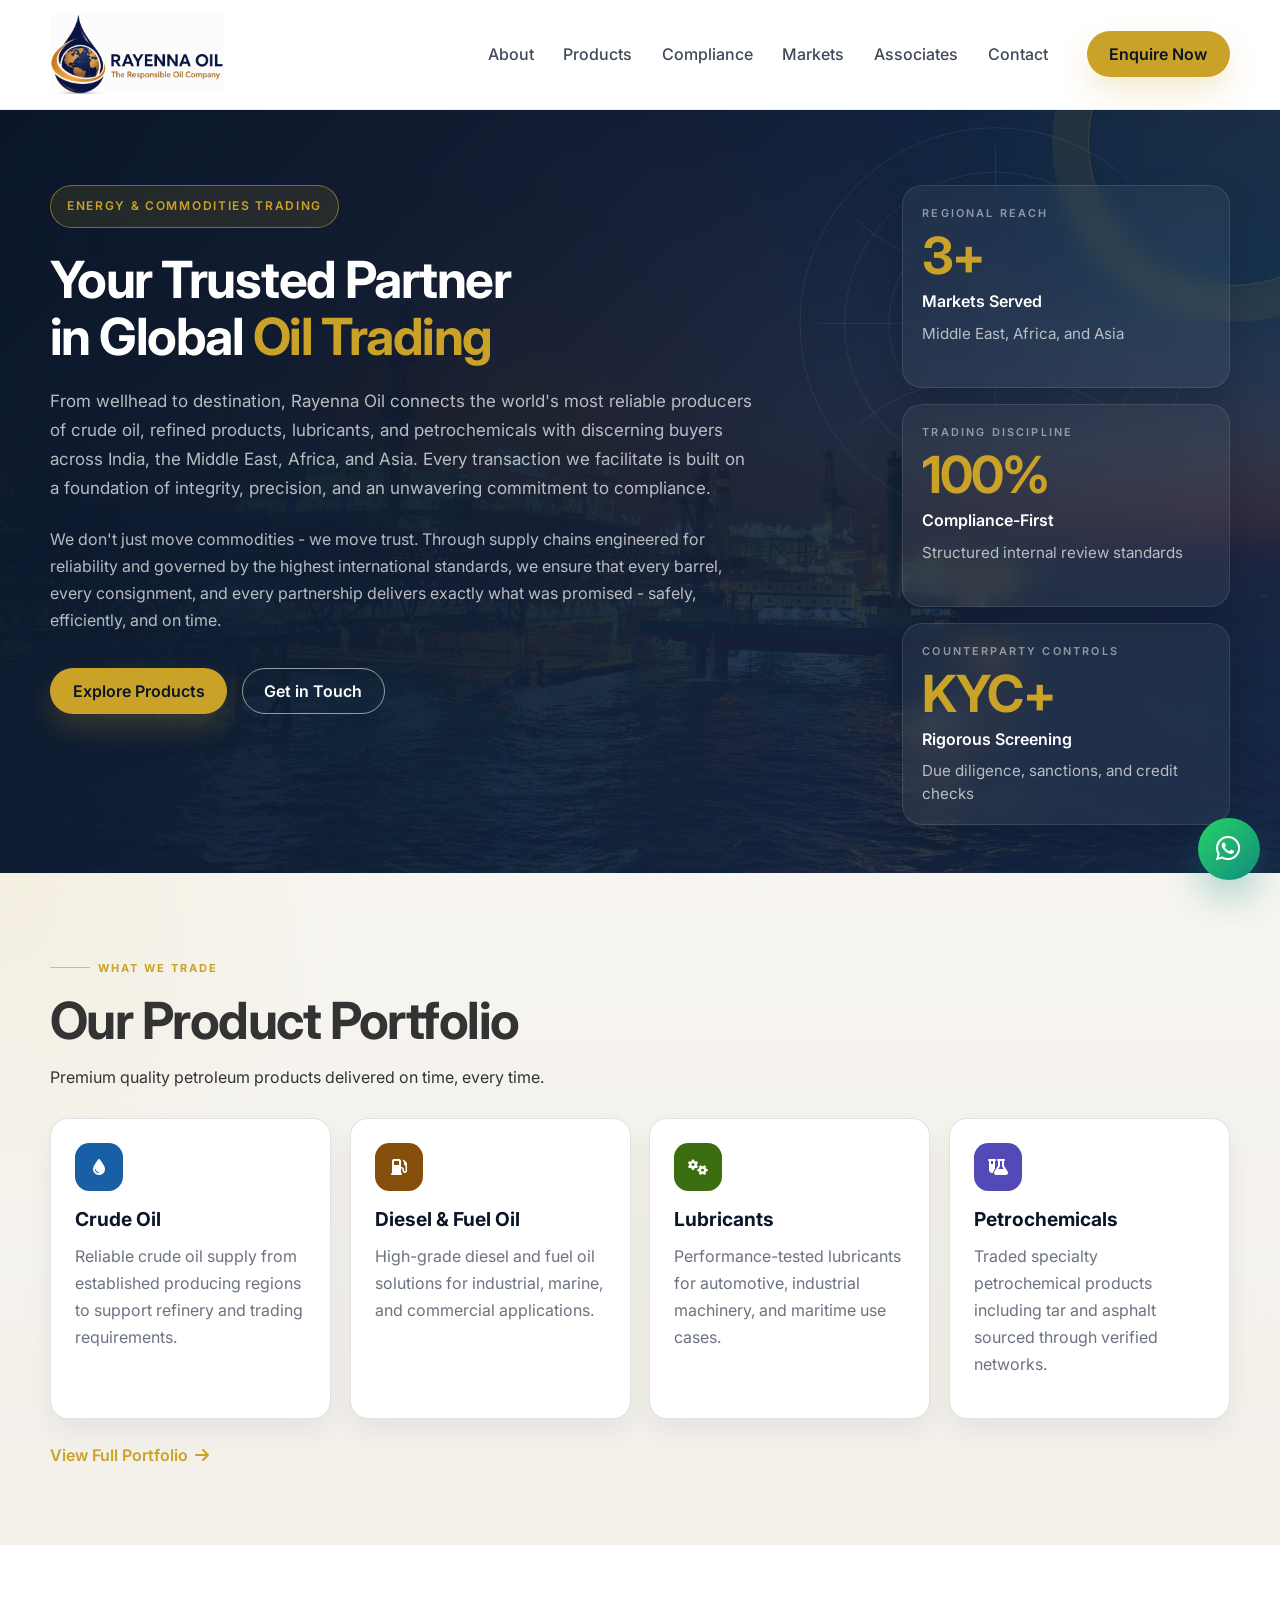
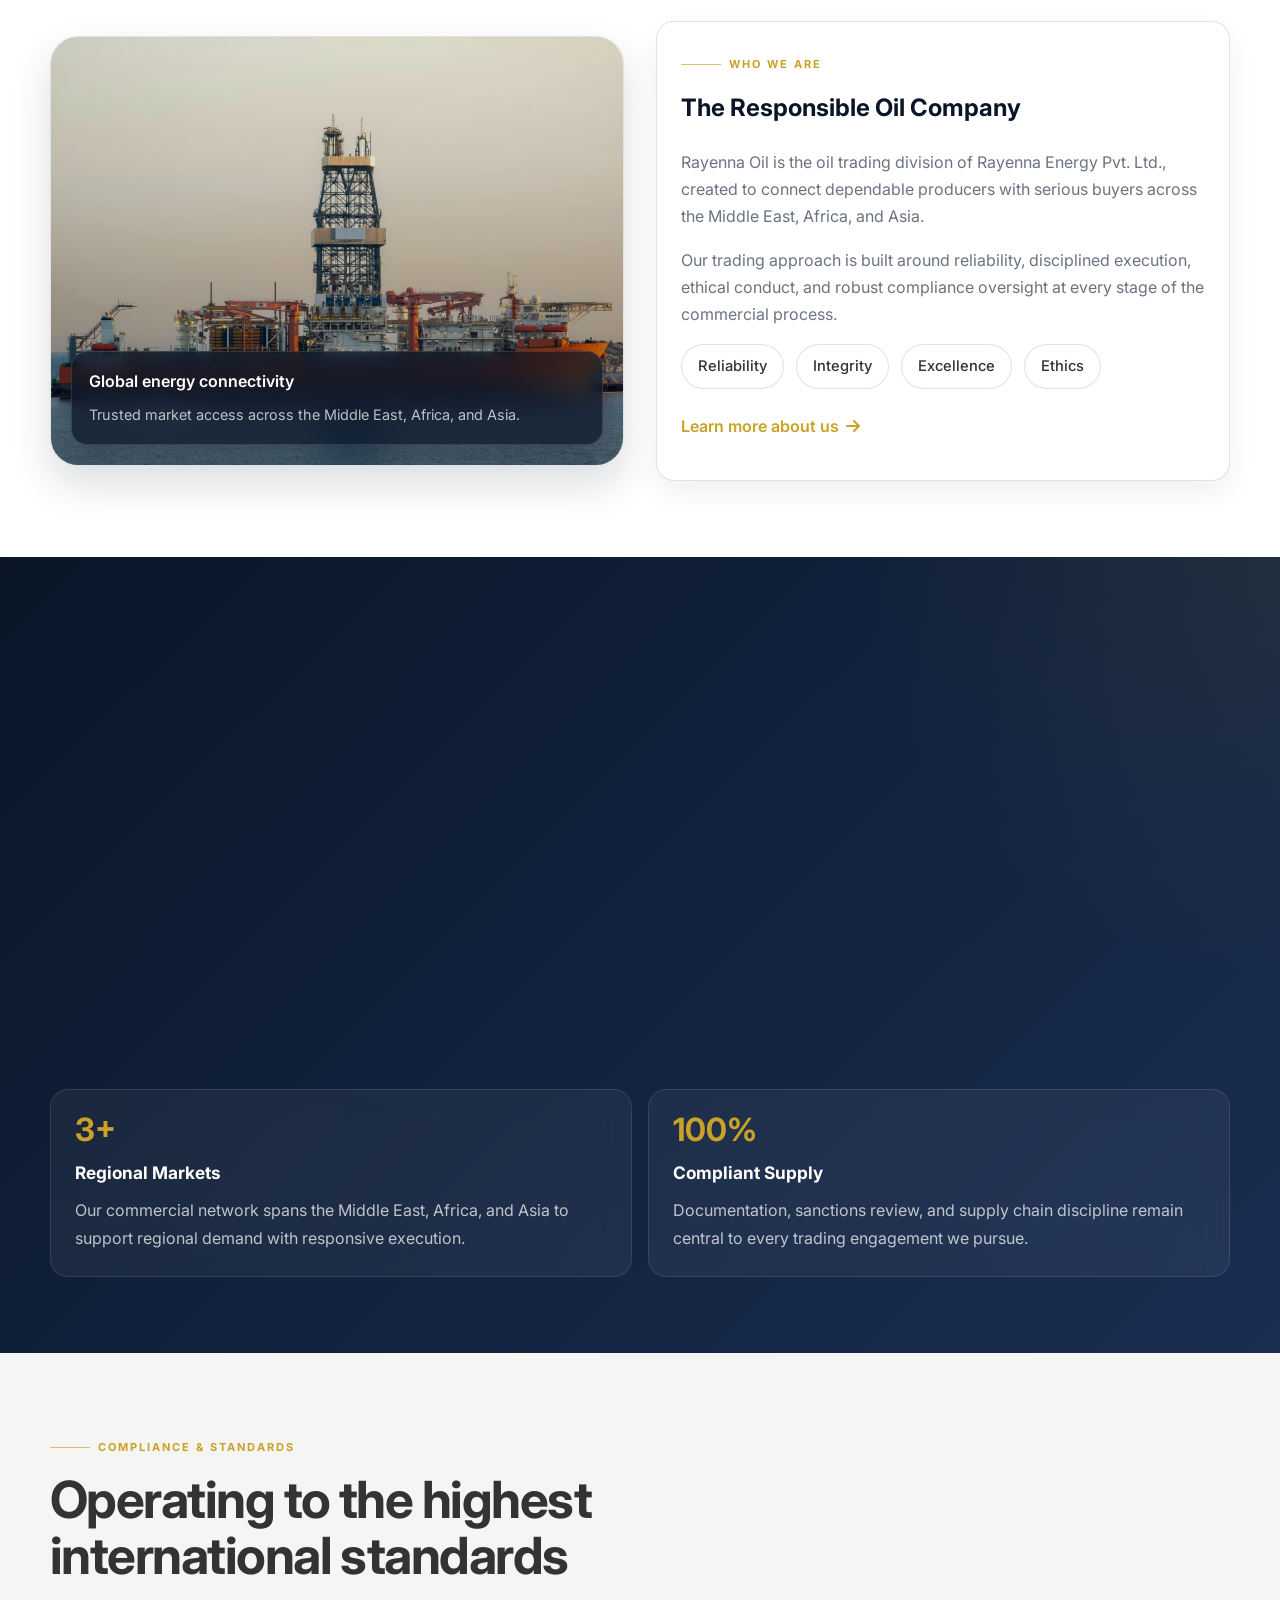
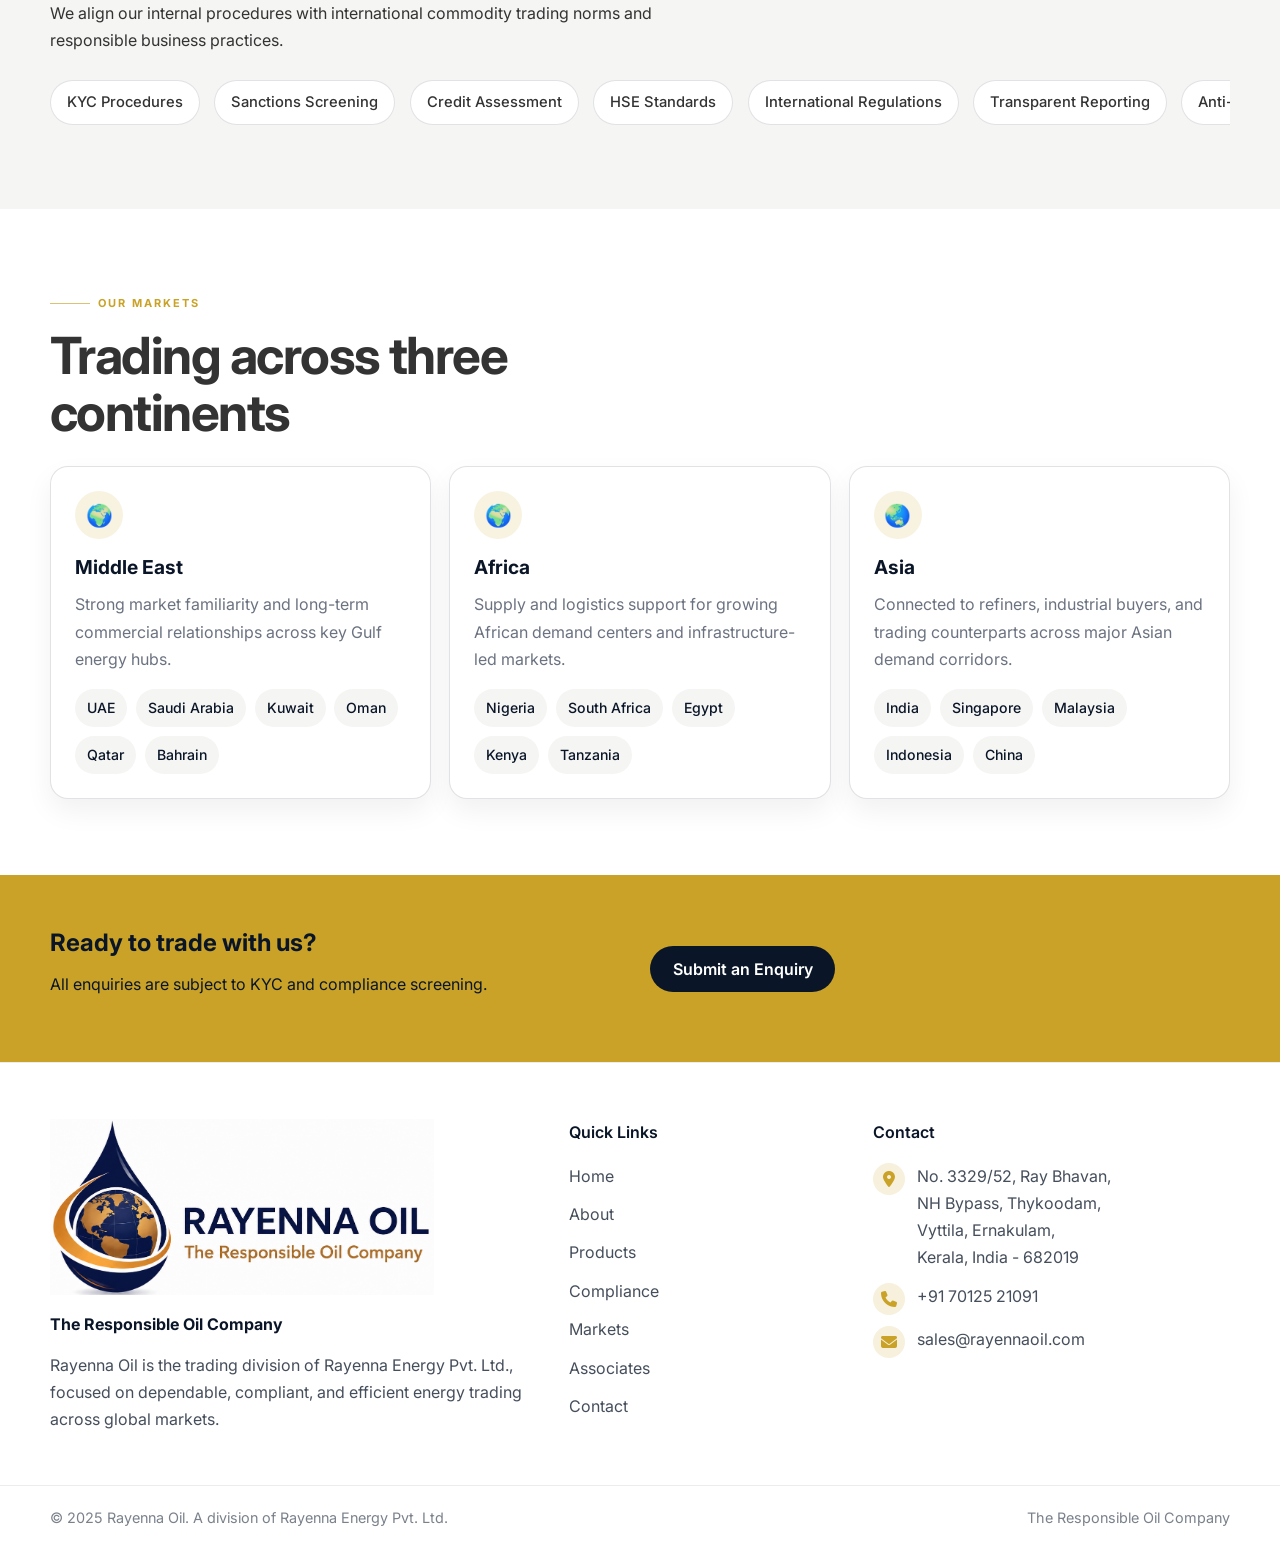
==== commit a90251da: "Add associates page and navigation updates. Introduce the new associates page so partner categories " ====
--- a/index.html
+++ b/index.html
@@ -62,6 +62,7 @@
               <a href="products.html" data-nav-link>Products</a>
               <a href="compliance.html" data-nav-link>Compliance</a>
               <a href="markets.html" data-nav-link>Markets</a>
+              <a href="associates.html" data-nav-link>Associates</a>
               <a href="contact.html" data-nav-link>Contact</a>
             </div>
           </nav>
@@ -423,6 +424,7 @@
               <a href="products.html">Products</a>
               <a href="compliance.html">Compliance</a>
               <a href="markets.html">Markets</a>
+              <a href="associates.html">Associates</a>
               <a href="contact.html">Contact</a>
             </div>
           </div>
--- a/assets/css/style.css
+++ b/assets/css/style.css
@@ -609,6 +609,12 @@
     url("../../media/pexels-phalansheeshev-17504475.jpg");
 }
 
+.associates-page-hero::before {
+  background-image:
+    linear-gradient(90deg, rgba(10, 22, 40, 0.93) 0%, rgba(10, 22, 40, 0.82) 44%, rgba(10, 22, 40, 0.6) 100%),
+    url("../../media/pexels-tomfisk-3856438.jpg");
+}
+
 .contact-page-hero::before {
   background:
     linear-gradient(90deg, rgba(10, 22, 40, 0.92) 0%, rgba(10, 22, 40, 0.8) 42%, rgba(10, 22, 40, 0.62) 100%),
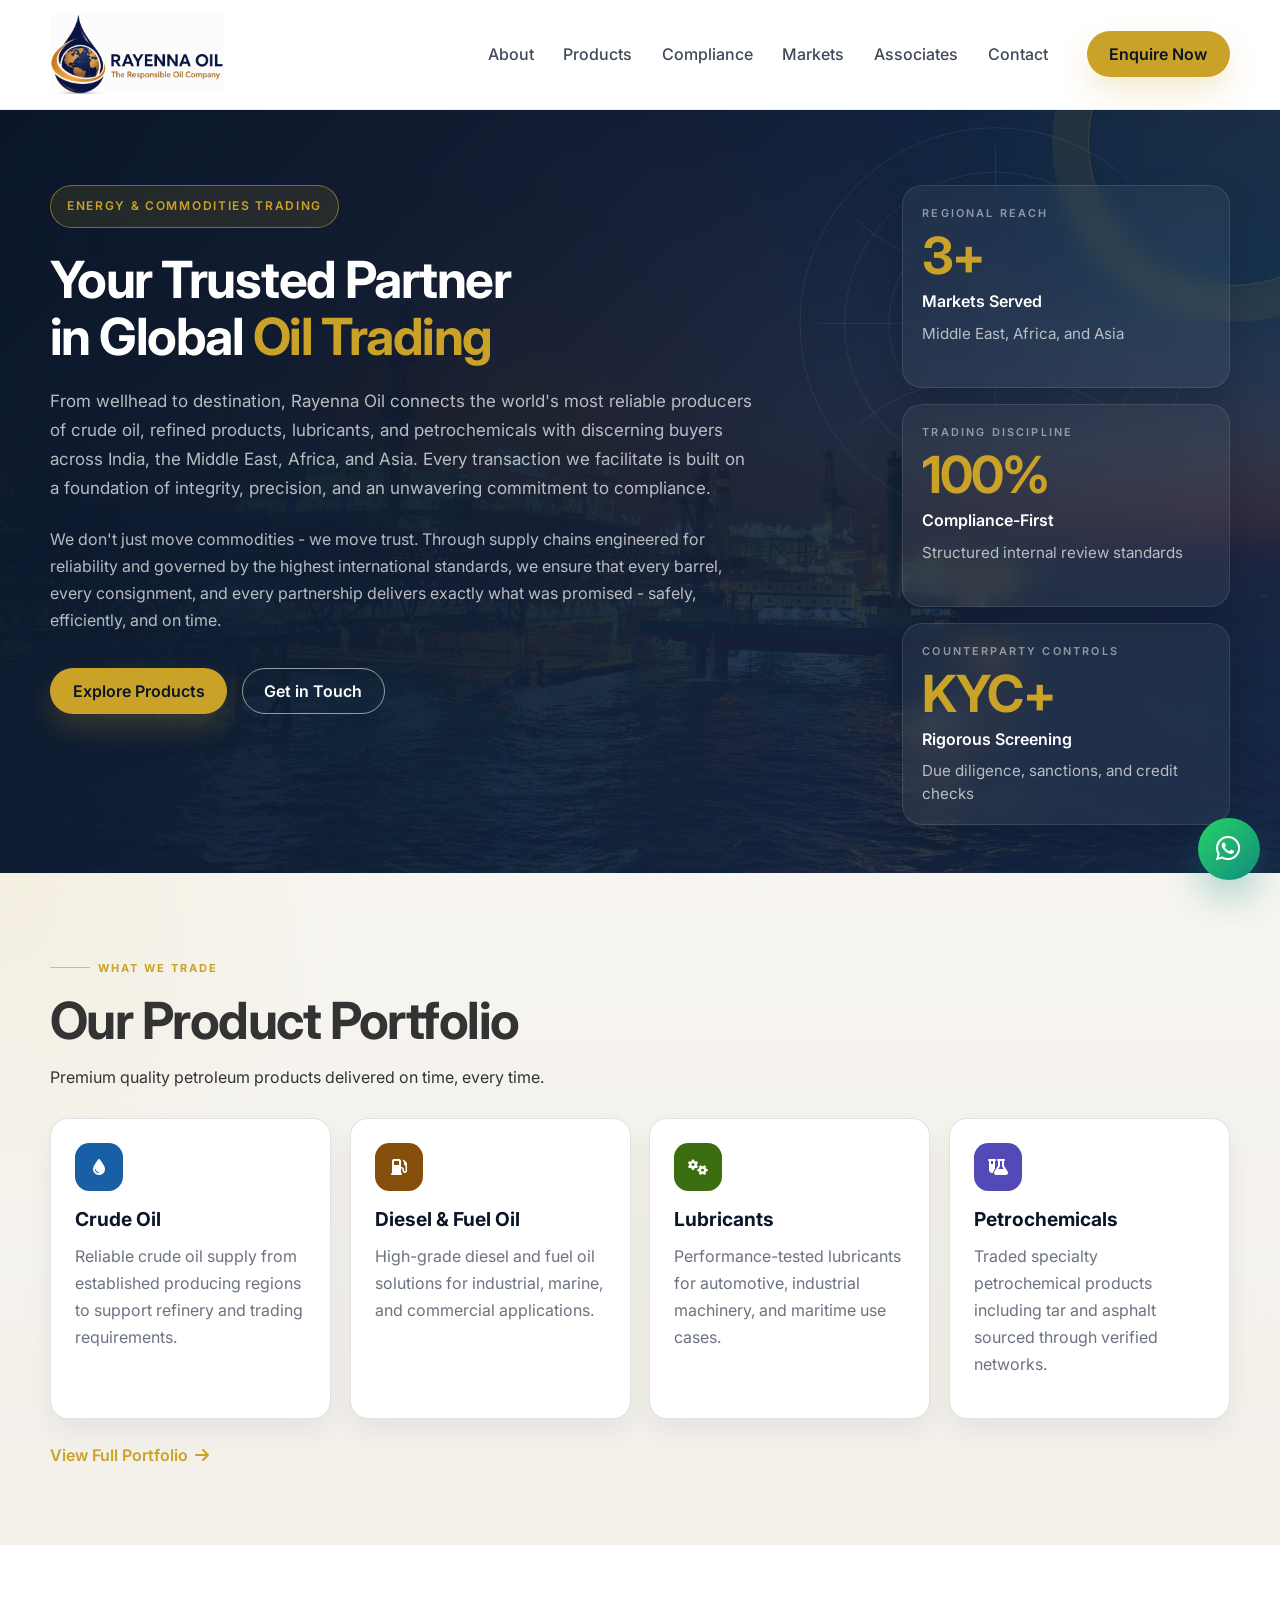
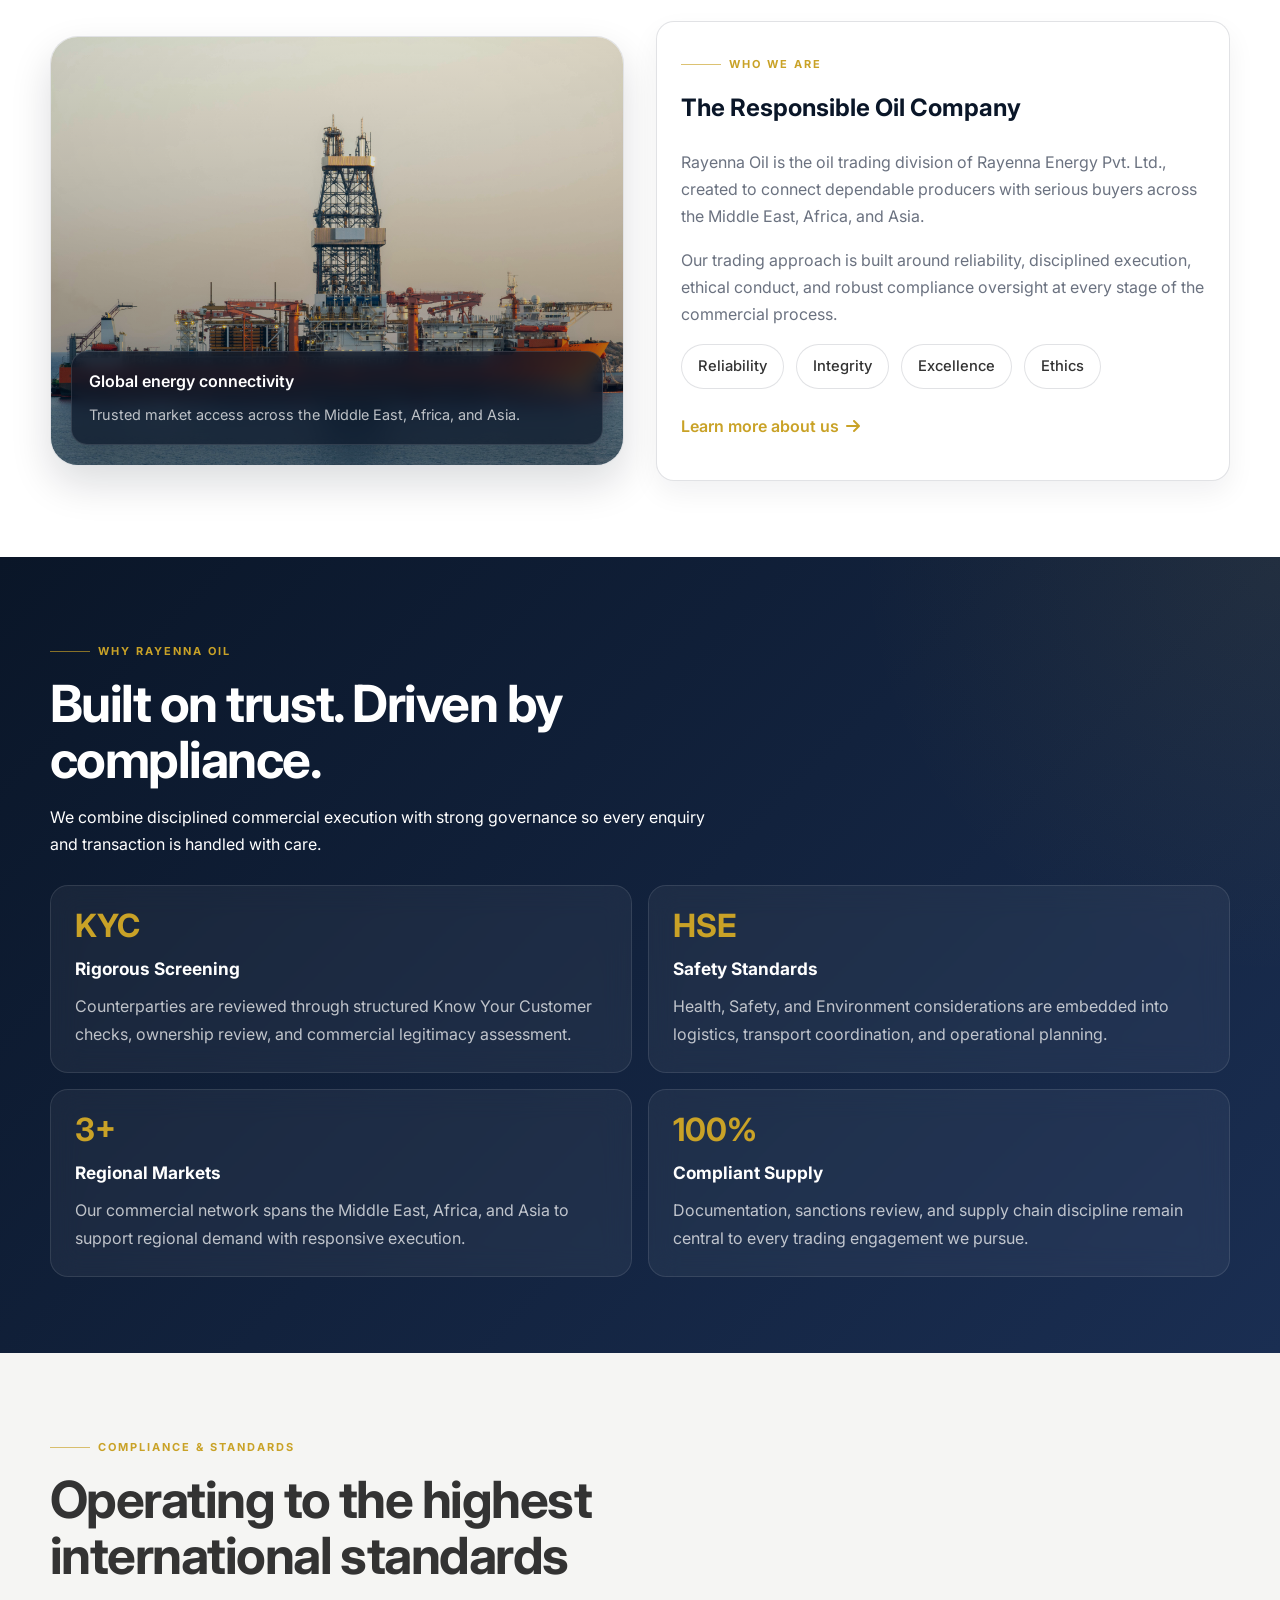
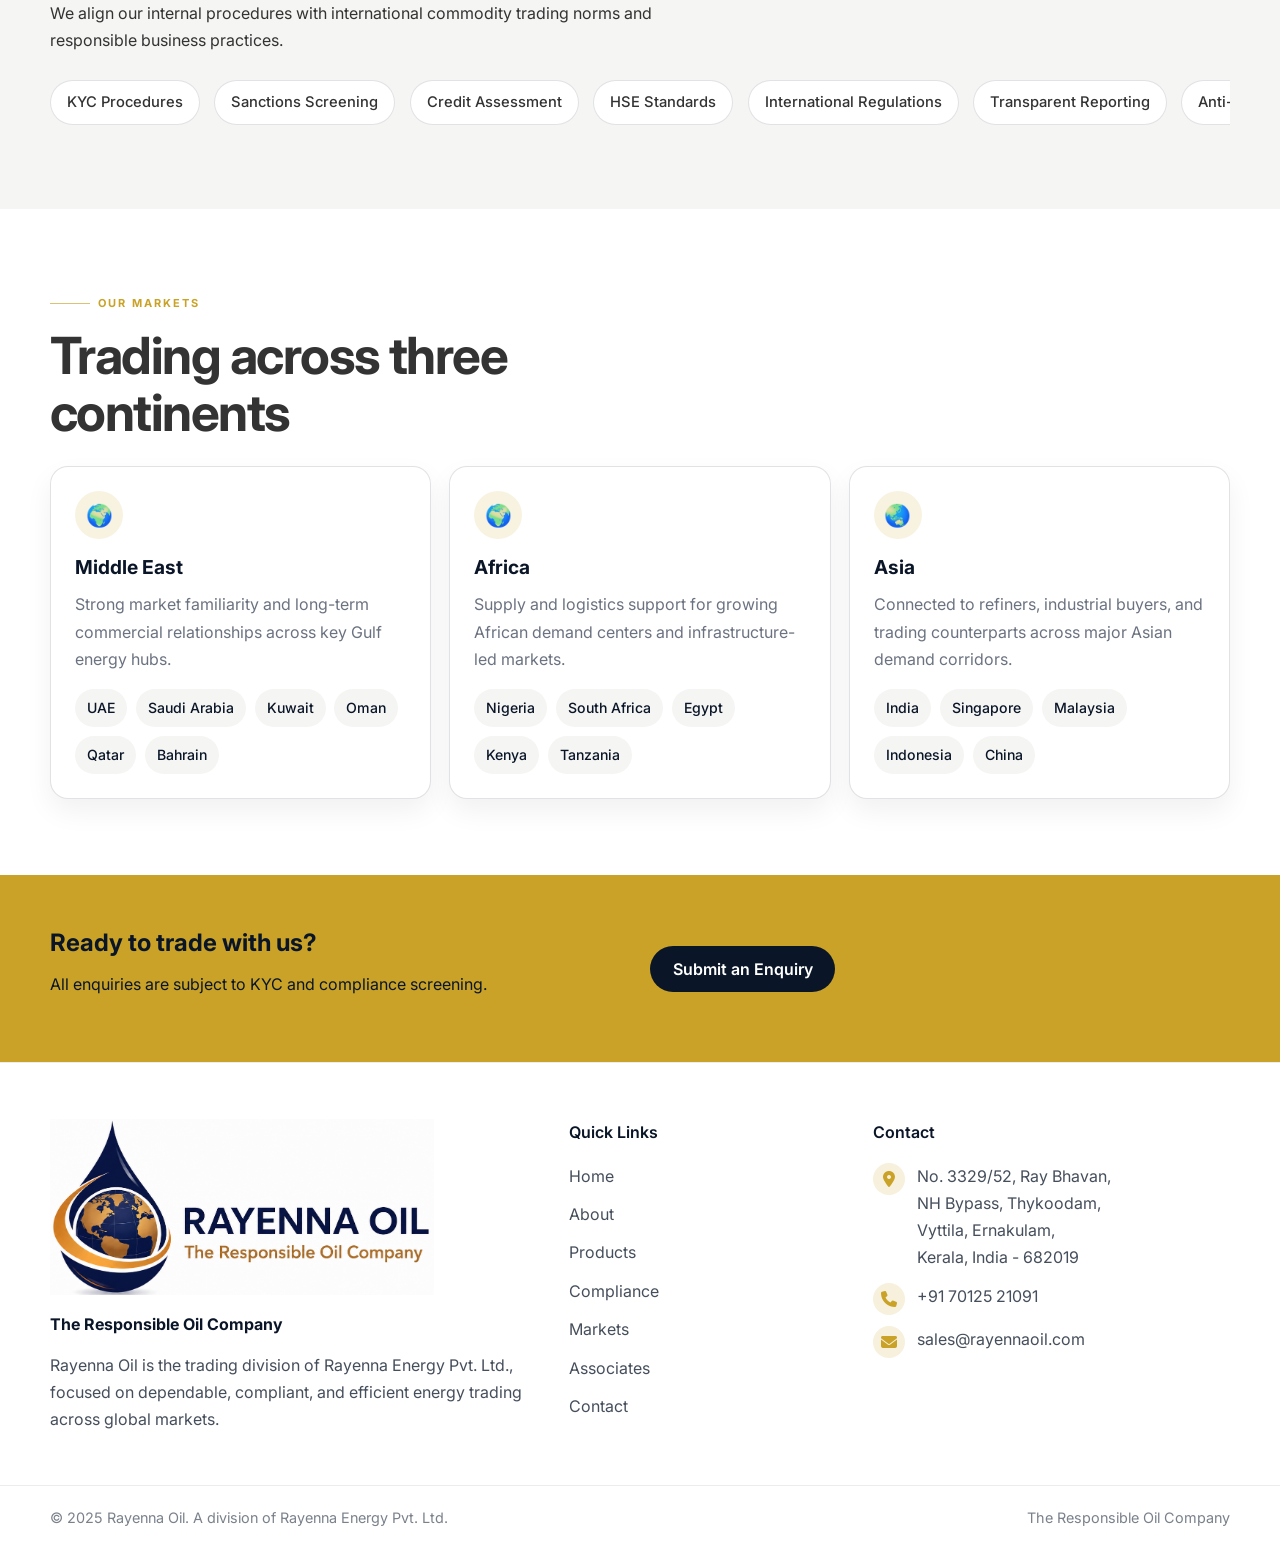
==== commit 3e73d570: "Improve SEO metadata and add sitemap. Add page-specific social metadata and crawl configuration so t" ====
--- a/index.html
+++ b/index.html
@@ -3,20 +3,43 @@
   <head>
     <meta charset="UTF-8" />
     <meta name="viewport" content="width=device-width, initial-scale=1.0" />
-    <title>Rayenna Oil | Global Oil Trading Partner</title>
+    <title>Rayenna Oil | Global Oil Trading &amp; Energy Commodities</title>
     <meta
       name="description"
-      content="Rayenna Oil connects reliable producers of crude oil, refined products, lubricants, and petrochemicals with customers across the Middle East, Africa, and Asia through safe and compliant supply chains."
-    />
-    <meta property="og:title" content="Rayenna Oil | Global Oil Trading Partner" />
+      content="Rayenna Oil connects reliable producers of crude oil, refined products, lubricants, and petrochemicals with customers across the Middle East, Africa, and Asia through safe, compliant supply chains."
+    />
+    <meta name="robots" content="index, follow, max-image-preview:large" />
+    <link rel="canonical" href="https://rayennaoil.com/" />
+    <meta property="og:locale" content="en_US" />
+    <meta property="og:site_name" content="Rayenna Oil" />
+    <meta
+      property="og:title"
+      content="Rayenna Oil | Global Oil Trading &amp; Energy Commodities"
+    />
     <meta
       property="og:description"
-      content="The Responsible Oil Company delivering compliant, efficient, and dependable energy trading solutions across three continents."
-    />
-    <meta property="og:image" content="assets/images/RayennaOil_Web.png" />
+      content="Rayenna Oil delivers compliant crude oil, refined products, lubricants, and petrochemical trading solutions across the Middle East, Africa, and Asia."
+    />
     <meta property="og:type" content="website" />
-    <meta name="robots" content="index, follow" />
-    <link rel="canonical" href="https://rayennaoil.com/" />
+    <meta property="og:url" content="https://rayennaoil.com/" />
+    <meta
+      property="og:image"
+      content="https://rayennaoil.com/assets/images/RayennaOil_Web.png"
+    />
+    <meta property="og:image:alt" content="Rayenna Oil logo" />
+    <meta name="twitter:card" content="summary_large_image" />
+    <meta
+      name="twitter:title"
+      content="Rayenna Oil | Global Oil Trading &amp; Energy Commodities"
+    />
+    <meta
+      name="twitter:description"
+      content="Rayenna Oil delivers compliant crude oil, refined products, lubricants, and petrochemical trading solutions across the Middle East, Africa, and Asia."
+    />
+    <meta
+      name="twitter:image"
+      content="https://rayennaoil.com/assets/images/RayennaOil_Web.png"
+    />
     <link rel="preconnect" href="https://fonts.googleapis.com" />
     <link rel="preconnect" href="https://fonts.gstatic.com" crossorigin />
     <link
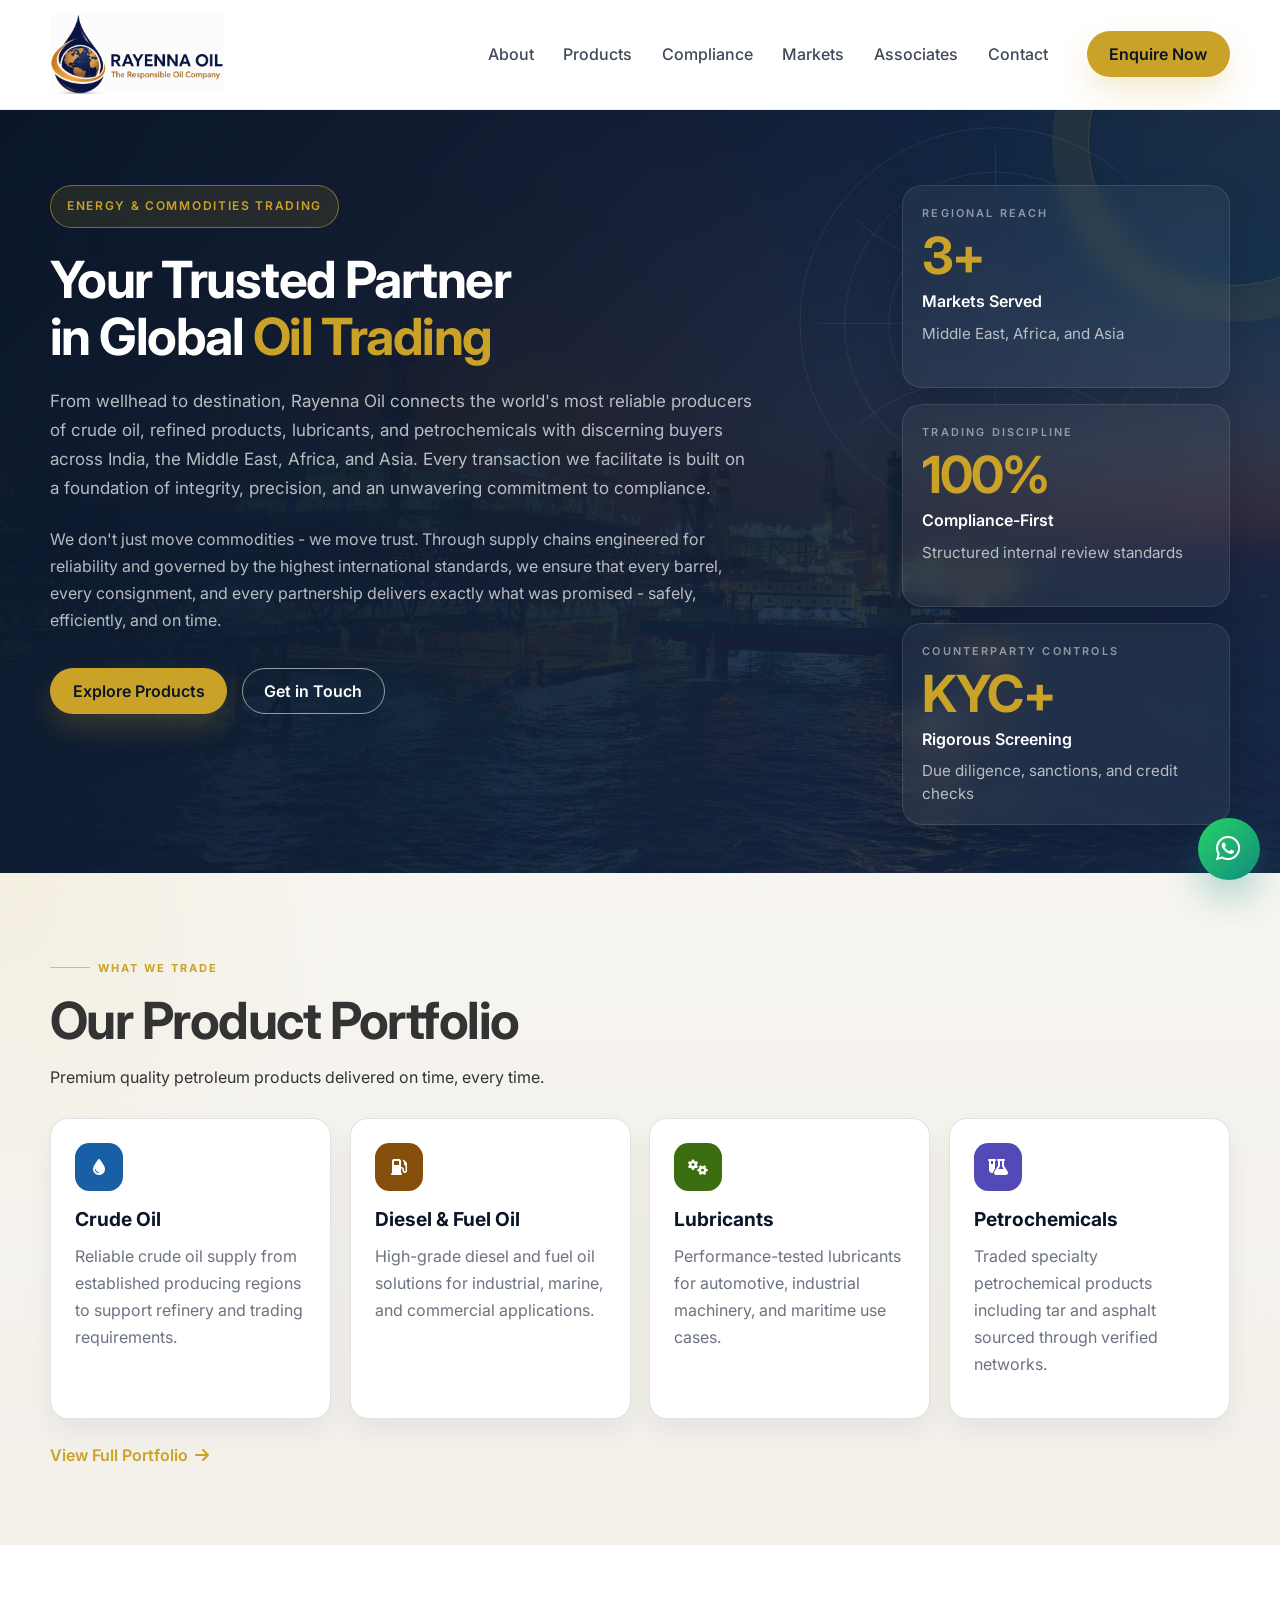
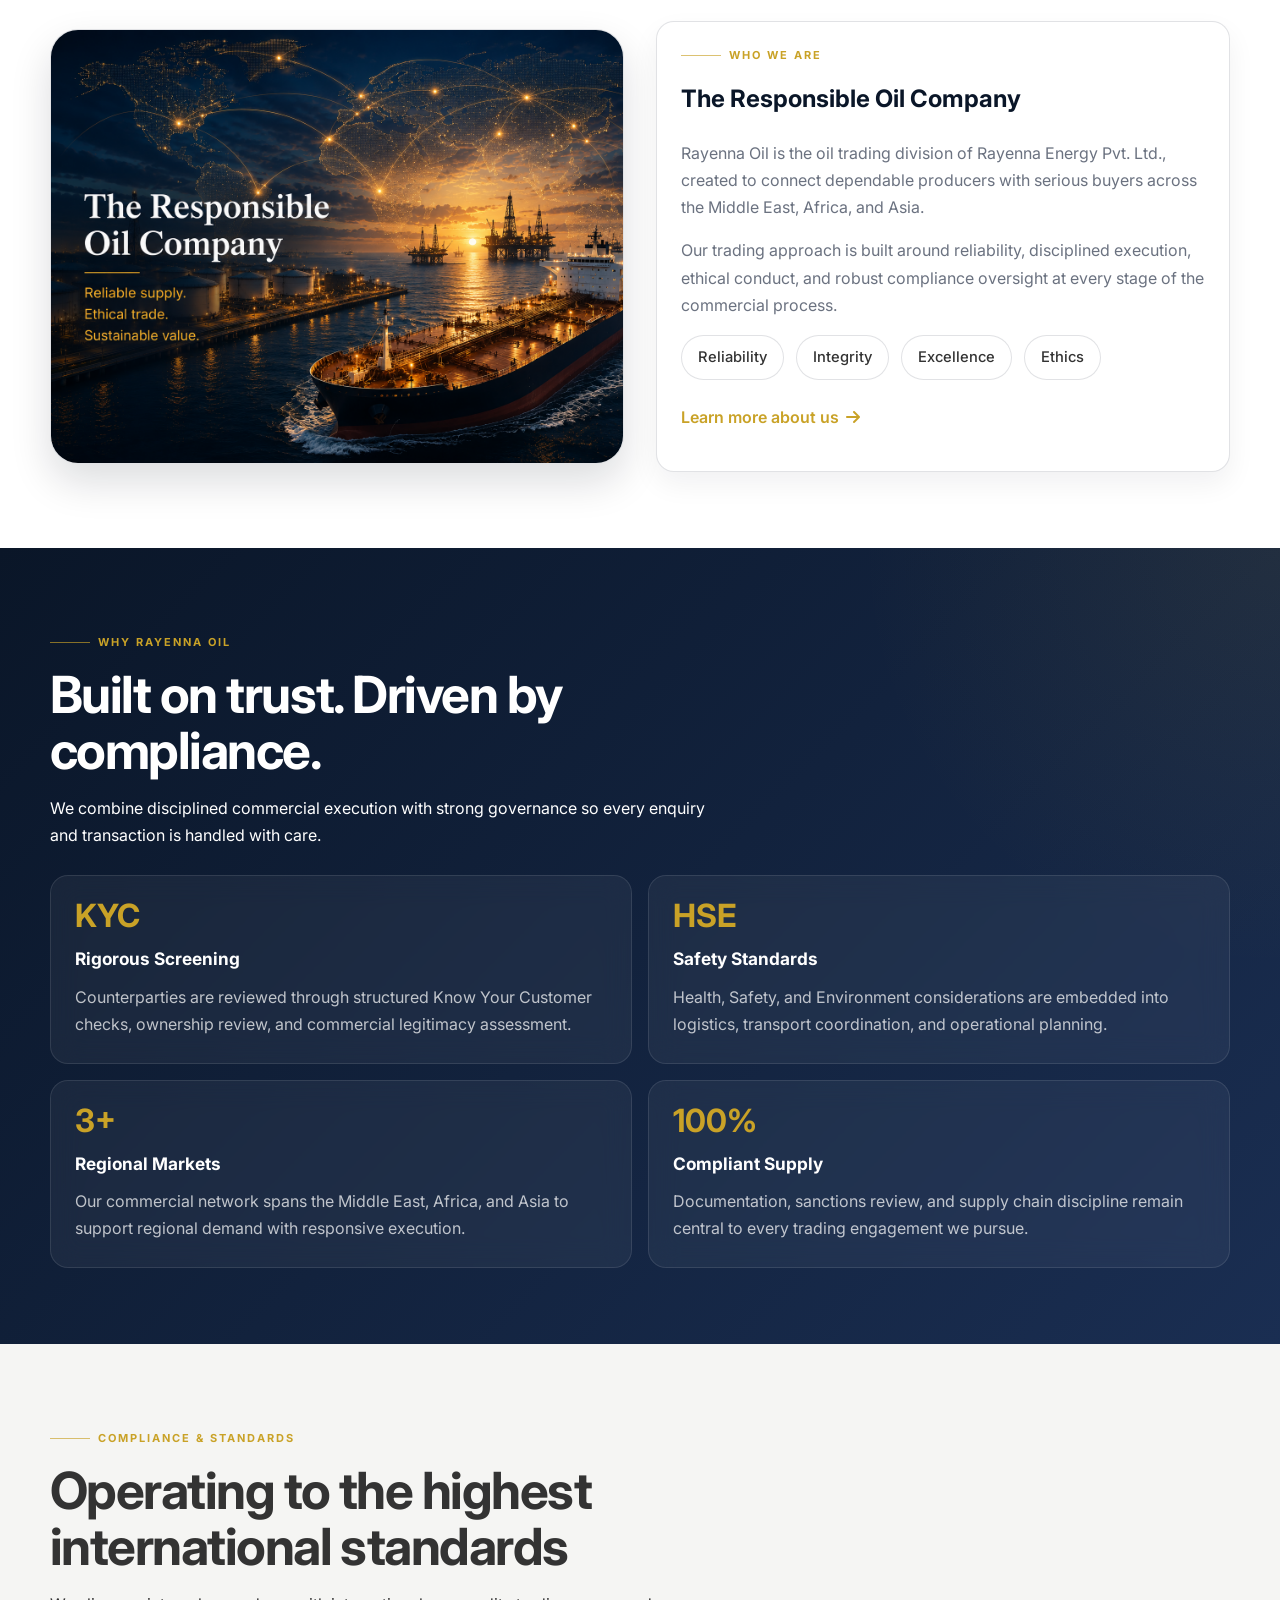
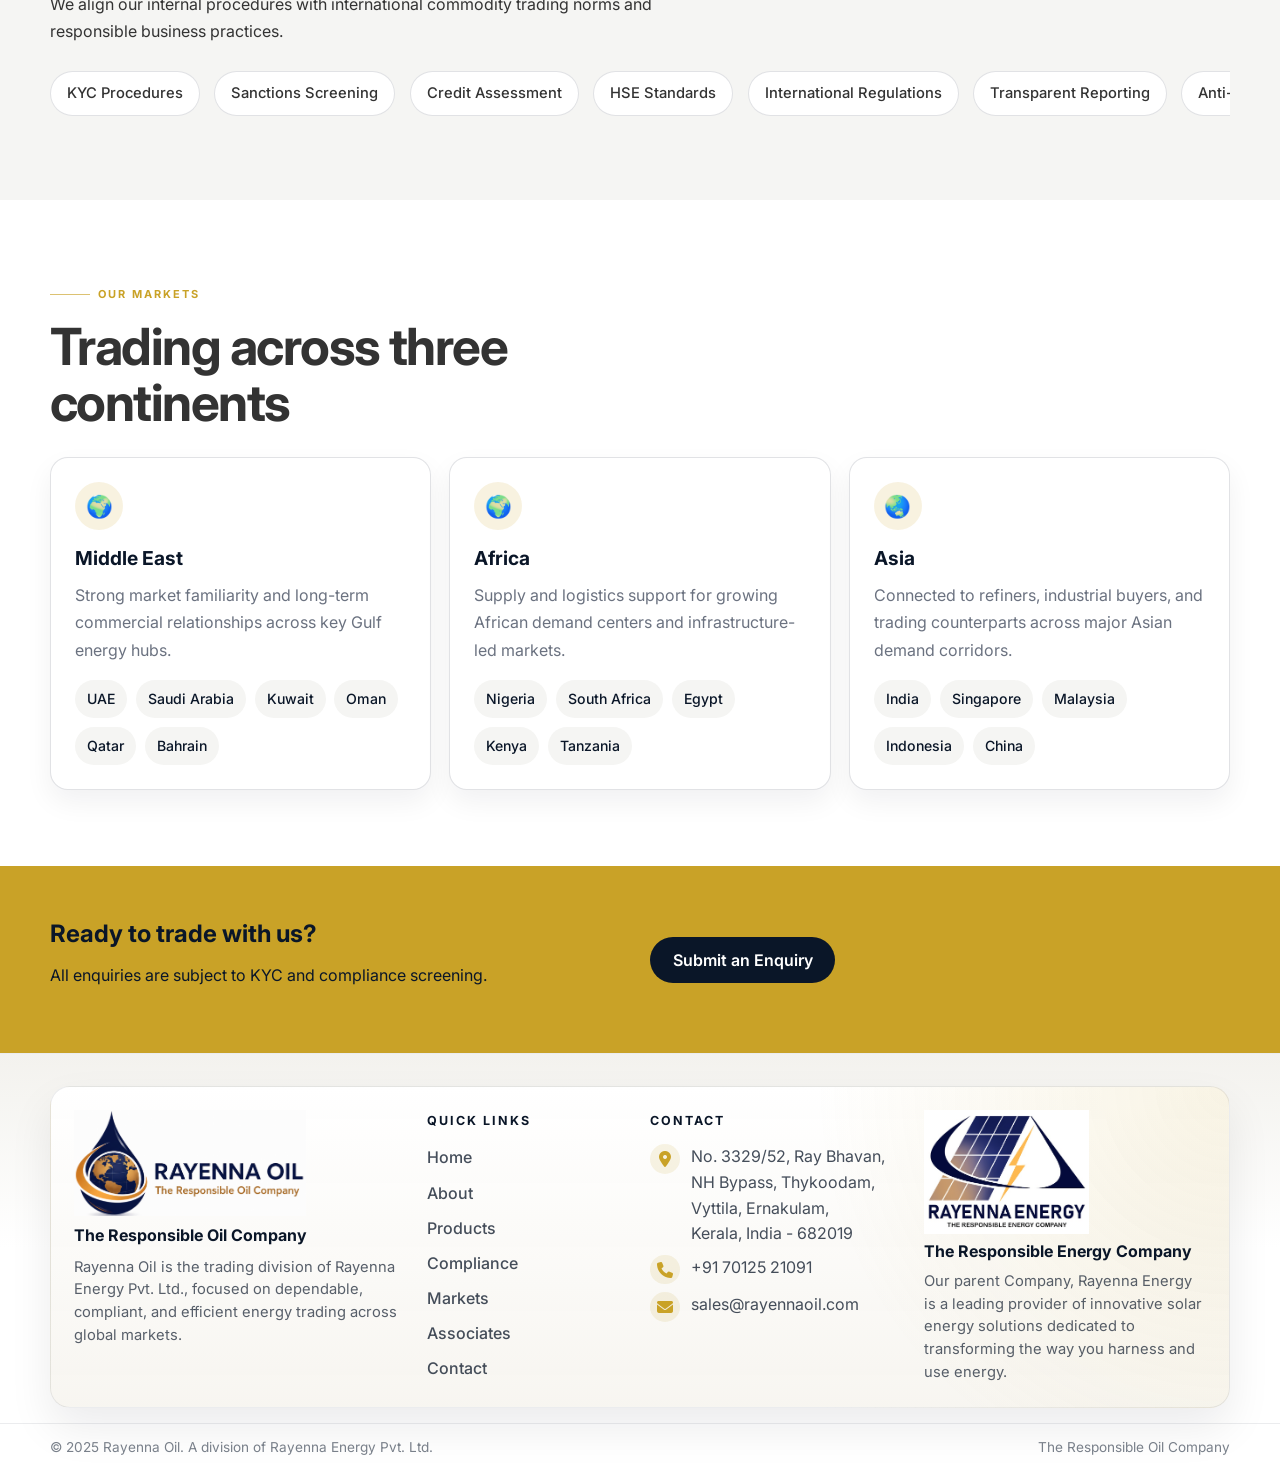
==== commit 0196ac52: "Refine page layouts and footer branding. Polish the shared footer and update key page media treatmen" ====
--- a/index.html
+++ b/index.html
@@ -234,21 +234,17 @@
       </section>
 
       <section class="section section-light home-content-section">
-        <div class="container split-grid">
-          <div class="media-card about-snippet-media reveal">
+        <div class="container split-grid home-content-split">
+          <div class="media-card about-snippet-media about-snippet-media--responsible reveal">
             <img
-              src="media/pexels-ahmetkeremdrn-34975558.jpg"
-              alt="Offshore energy vessel representing global trading operations"
+              src="media/Responsible.png"
+              alt="Responsible oil trading illustration with global energy connectivity"
               loading="lazy"
-              width="1024"
-              height="768"
+              width="1536"
+              height="1024"
             />
-            <div class="about-snippet-badge">
-              <strong>Global energy connectivity</strong>
-              <span>Trusted market access across the Middle East, Africa, and Asia.</span>
-            </div>
-          </div>
-          <div class="content-card reveal">
+          </div>
+          <div class="content-card home-content-card reveal">
             <span class="eyebrow">Who We Are</span>
             <h2>The Responsible Oil Company</h2>
             <p class="text-muted">
@@ -423,51 +419,79 @@
 
     <footer class="site-footer">
       <div class="footer-top">
-        <div class="container footer-grid">
-          <div class="footer-brand">
-            <img
-              src="assets/images/RayennaOil_Web.png"
-              alt="Rayenna Oil logo"
-              loading="lazy"
-              width="1024"
-              height="468"
-            />
-            <p class="footer-tagline">The Responsible Oil Company</p>
-            <p>
-              Rayenna Oil is the trading division of Rayenna Energy Pvt. Ltd., focused on
-              dependable, compliant, and efficient energy trading across global markets.
-            </p>
-          </div>
-
-          <div>
-            <h3 class="footer-heading">Quick Links</h3>
-            <div class="footer-links">
-              <a href="index.html">Home</a>
-              <a href="about.html">About</a>
-              <a href="products.html">Products</a>
-              <a href="compliance.html">Compliance</a>
-              <a href="markets.html">Markets</a>
-              <a href="associates.html">Associates</a>
-              <a href="contact.html">Contact</a>
+        <div class="container">
+          <div class="footer-panel">
+            <div class="footer-grid">
+              <div class="footer-brand">
+                <img
+                  src="assets/images/RayennaOil_Web.png"
+                  alt="Rayenna Oil logo"
+                  loading="lazy"
+                  width="1024"
+                  height="468"
+                />
+                <p class="footer-tagline">The Responsible Oil Company</p>
+                <p class="footer-description">
+                  Rayenna Oil is the trading division of Rayenna Energy Pvt. Ltd., focused on
+                  dependable, compliant, and efficient energy trading across global markets.
+                </p>
+              </div>
+
+              <div class="footer-section">
+                <h3 class="footer-heading">Quick Links</h3>
+                <div class="footer-links">
+                  <a href="index.html">Home</a>
+                  <a href="about.html">About</a>
+                  <a href="products.html">Products</a>
+                  <a href="compliance.html">Compliance</a>
+                  <a href="markets.html">Markets</a>
+                  <a href="associates.html">Associates</a>
+                  <a href="contact.html">Contact</a>
+                </div>
+              </div>
+
+              <div class="footer-section">
+                <h3 class="footer-heading">Contact</h3>
+                <ul class="footer-contact">
+                  <li>
+                    <i class="fa-solid fa-location-dot" aria-hidden="true"></i>
+                    <span>No. 3329/52, Ray Bhavan,<br />NH Bypass, Thykoodam,<br />Vyttila, Ernakulam,<br />Kerala, India - 682019</span>
+                  </li>
+                  <li>
+                    <i class="fa-solid fa-phone" aria-hidden="true"></i>
+                    <a href="tel:+917012521091">+91 70125 21091</a>
+                  </li>
+                  <li>
+                    <i class="fa-solid fa-envelope" aria-hidden="true"></i>
+                    <a href="mailto:sales@rayennaoil.com">sales@rayennaoil.com</a>
+                  </li>
+                </ul>
+              </div>
+
+              <div class="footer-parent">
+                <a
+                  class="footer-parent-link"
+                  href="https://rayennaenergy.com"
+                  target="_blank"
+                  rel="noopener noreferrer"
+                  aria-label="Visit Rayenna Energy"
+                >
+                  <img
+                    src="media/rayenna_energy_logo.png"
+                    alt="Rayenna Energy logo"
+                    loading="lazy"
+                    width="754"
+                    height="562"
+                  />
+                </a>
+                <p class="footer-tagline">The Responsible Energy Company</p>
+                <p class="footer-parent-copy">
+                  Our parent Company, Rayenna Energy is a leading provider of innovative
+                  solar energy solutions dedicated to transforming the way you harness and
+                  use energy.
+                </p>
+              </div>
             </div>
-          </div>
-
-          <div>
-            <h3 class="footer-heading">Contact</h3>
-            <ul class="footer-contact">
-              <li>
-                <i class="fa-solid fa-location-dot" aria-hidden="true"></i>
-                <span>No. 3329/52, Ray Bhavan,<br />NH Bypass, Thykoodam,<br />Vyttila, Ernakulam,<br />Kerala, India - 682019</span>
-              </li>
-              <li>
-                <i class="fa-solid fa-phone" aria-hidden="true"></i>
-                <a href="tel:+917012521091">+91 70125 21091</a>
-              </li>
-              <li>
-                <i class="fa-solid fa-envelope" aria-hidden="true"></i>
-                <a href="mailto:sales@rayennaoil.com">sales@rayennaoil.com</a>
-              </li>
-            </ul>
           </div>
         </div>
       </div>
--- a/assets/css/style.css
+++ b/assets/css/style.css
@@ -113,6 +113,14 @@
   padding: 3.75rem 0;
 }
 
+.home-content-split {
+  align-items: stretch;
+}
+
+.home-content-split > * {
+  min-width: 0;
+}
+
 .home-content-section .section-heading {
   margin-bottom: 1.65rem;
 }
@@ -694,8 +702,11 @@
 .media-card img,
 .market-media img,
 .product-media img {
+  display: block;
   width: 100%;
   height: 100%;
+  position: absolute;
+  inset: 0;
   object-fit: cover;
 }
 
@@ -740,6 +751,15 @@
   border-radius: var(--radius-lg);
 }
 
+.about-snippet-media--responsible {
+  aspect-ratio: 3 / 2;
+  width: 100%;
+  max-width: 100%;
+  min-width: 0;
+  justify-self: stretch;
+  min-height: clamp(18rem, 34vw, 28rem);
+}
+
 .about-snippet-media img {
   width: 100%;
   height: 100%;
@@ -755,32 +775,19 @@
   background: linear-gradient(180deg, rgba(10, 22, 40, 0.04), rgba(10, 22, 40, 0.4));
 }
 
-.about-snippet-badge {
-  position: absolute;
-  left: 1.25rem;
-  right: 1.25rem;
-  bottom: 1.25rem;
-  z-index: 1;
-  padding: 1rem 1.05rem;
-  border: 1px solid rgba(255, 255, 255, 0.12);
-  border-radius: 1rem;
-  background: rgba(10, 22, 40, 0.72);
-  backdrop-filter: blur(8px);
-  box-shadow: 0 18px 32px rgba(4, 8, 16, 0.22);
-}
-
-.about-snippet-badge strong {
-  display: block;
-  margin-bottom: 0.35rem;
-  color: var(--color-white);
-  font-size: 1rem;
-  font-weight: 600;
-}
-
-.about-snippet-badge span {
-  color: rgba(255, 255, 255, 0.72);
-  font-size: 0.9rem;
-  line-height: 1.5;
+.about-snippet-media--responsible::after {
+  display: none;
+}
+
+.about-snippet-media--responsible img {
+  min-height: 0;
+  object-position: left center;
+}
+
+.home-content-card {
+  display: grid;
+  align-content: center;
+  height: 100%;
 }
 
 .pill-list {
@@ -879,6 +886,39 @@
   align-items: center;
 }
 
+.about-intro-split {
+  align-items: stretch;
+}
+
+.associates-intro-split {
+  align-items: stretch;
+}
+
+.about-intro-media {
+  position: relative;
+  min-height: clamp(20rem, 32vw, 24rem);
+  border-color: rgba(10, 22, 40, 0.08);
+  background: linear-gradient(160deg, rgba(10, 22, 40, 0.08), rgba(255, 255, 255, 0.96));
+}
+
+.associates-intro-media {
+  position: relative;
+  width: 100%;
+  max-width: 100%;
+  min-width: 0;
+  aspect-ratio: 626 / 417;
+  border-color: rgba(10, 22, 40, 0.08);
+  background: linear-gradient(160deg, rgba(10, 22, 40, 0.08), rgba(255, 255, 255, 0.96));
+}
+
+.about-intro-media img {
+  object-position: center center;
+}
+
+.associates-intro-media img {
+  object-position: center center;
+}
+
 .content-card h2,
 .vision-card h3,
 .mission-card h3 {
@@ -1042,41 +1082,139 @@
 }
 
 .product-media {
-  min-height: 20rem;
-  border-radius: var(--radius-md);
+  position: relative;
+  min-height: clamp(18.5rem, 58vw, 24rem);
+  aspect-ratio: 5 / 4;
+  border: 1px solid rgba(10, 22, 40, 0.08);
+  border-radius: calc(var(--radius-md) + 2px);
   overflow: hidden;
-  box-shadow: 0 16px 36px rgba(6, 14, 28, 0.16);
+  background: linear-gradient(160deg, rgba(10, 22, 40, 0.08), rgba(10, 22, 40, 0.02));
+  box-shadow: 0 24px 54px rgba(6, 14, 28, 0.18);
+}
+
+.product-media::before {
+  content: "";
+  position: absolute;
+  inset: 0;
+  z-index: 1;
+  background: linear-gradient(180deg, rgba(10, 22, 40, 0.05) 0%, rgba(10, 22, 40, 0) 42%, rgba(10, 22, 40, 0.18) 100%);
+  pointer-events: none;
+}
+
+.product-media::after {
+  content: "";
+  position: absolute;
+  left: 1.2rem;
+  right: 1.2rem;
+  bottom: 1.1rem;
+  z-index: 1;
+  height: 2px;
+  border-radius: 999px;
+  background: linear-gradient(90deg, rgba(201, 162, 39, 0.88), rgba(201, 162, 39, 0));
+  pointer-events: none;
 }
 
 .product-media--tall {
-  min-height: 26rem;
+  min-height: clamp(18.5rem, 58vw, 24rem);
+}
+
+.product-media--bitumen {
+  min-height: clamp(18.5rem, 58vw, 24rem);
+  aspect-ratio: 5 / 4;
+}
+
+.product-media--petrochem {
+  min-height: clamp(18.5rem, 58vw, 24rem);
+  aspect-ratio: 5 / 4;
+}
+
+.product-media--tall img {
+  object-position: center;
+}
+
+.product-media--diesel img {
+  object-position: center 56%;
+}
+
+.product-media--lubricants img {
+  object-position: center 44%;
+}
+
+.product-media--bitumen img {
+  object-position: center 52%;
+}
+
+.product-media--petrochem img {
+  object-position: center 48%;
+}
+
+.product-media img {
+  transform: scale(1.01);
+  transition: transform 0.6s ease;
+}
+
+.product-shell:hover .product-media img,
+.product-shell:focus-within .product-media img {
+  transform: scale(1.04);
 }
 
 .product-shell {
   position: relative;
+  gap: 1.4rem;
 }
 
 .product-detail-card {
   position: relative;
-  padding: 1.75rem;
+  display: flex;
+  flex-direction: column;
+  gap: 1rem;
+  min-height: 100%;
+  padding: clamp(1.6rem, 3vw, 2.2rem);
   border: 1px solid rgba(10, 22, 40, 0.08);
-  border-radius: var(--radius-md);
-  background: linear-gradient(180deg, rgba(255, 255, 255, 0.98), rgba(245, 245, 243, 0.9));
-  box-shadow: 0 18px 38px rgba(6, 14, 28, 0.08);
+  border-radius: calc(var(--radius-md) + 2px);
+  background: linear-gradient(180deg, rgba(255, 255, 255, 0.99), rgba(245, 245, 243, 0.92));
+  box-shadow: 0 22px 46px rgba(6, 14, 28, 0.08);
+  isolation: isolate;
+}
+
+.product-detail-card::before {
+  content: "";
+  position: absolute;
+  inset: 0 0 auto;
+  height: 4px;
+  background: linear-gradient(90deg, rgba(201, 162, 39, 0.95), rgba(201, 162, 39, 0.14));
+}
+
+.product-detail-card::after {
+  content: "";
+  position: absolute;
+  right: -3.5rem;
+  bottom: -4.75rem;
+  z-index: -1;
+  width: 11rem;
+  height: 11rem;
+  border-radius: 50%;
+  background: radial-gradient(circle, rgba(201, 162, 39, 0.14), transparent 72%);
+  pointer-events: none;
 }
 
 .product-shell .product-detail-card {
-  margin-top: -2rem;
+  margin-top: -1.5rem;
 }
 
 .product-kicker {
   display: flex;
   align-items: center;
   gap: 0.75rem;
-  margin-bottom: 0.9rem;
+  margin-bottom: 0.1rem;
 }
 
 .product-kicker .eyebrow {
+  margin-bottom: 0;
+}
+
+.product-detail-card h2,
+.product-detail-card p {
   margin-bottom: 0;
 }
 
@@ -1097,7 +1235,7 @@
   display: flex;
   flex-wrap: wrap;
   gap: 0.65rem;
-  margin-bottom: 1.1rem;
+  margin-bottom: 0;
 }
 
 .product-meta span {
@@ -1113,13 +1251,14 @@
 }
 
 .product-shell .btn {
-  margin-top: 0.25rem;
+  margin-top: auto;
+  width: fit-content;
 }
 
 .product-specs {
   display: grid;
   gap: 0.7rem;
-  margin: 1.25rem 0 1.5rem;
+  margin: 0.2rem 0 1.35rem;
 }
 
 .product-specs li {
@@ -1144,6 +1283,27 @@
   position: relative;
 }
 
+.compliance-intro {
+  align-items: center;
+  gap: 1.5rem;
+  margin-bottom: 2rem;
+}
+
+.compliance-intro-copy {
+  max-width: none;
+  margin-bottom: 0;
+}
+
+.compliance-intro-media {
+  position: relative;
+  min-height: clamp(16rem, 42vw, 20rem);
+  aspect-ratio: 16 / 11;
+}
+
+.compliance-intro-media img {
+  object-position: center;
+}
+
 .note-box {
   border-left: 4px solid var(--color-gold);
   background: rgba(201, 162, 39, 0.08);
@@ -1174,13 +1334,20 @@
 
 .market-media {
   display: grid;
-  grid-template-rows: minmax(0, 1fr) auto;
-  min-height: 21rem;
+  grid-template-rows: auto auto;
+  min-height: 0;
   overflow: hidden;
   border: 1px solid rgba(10, 22, 40, 0.08);
   border-radius: var(--radius-md);
   background: var(--color-white);
   box-shadow: 0 16px 34px rgba(6, 14, 28, 0.2);
+}
+
+.market-media img {
+  position: static;
+  inset: auto;
+  height: auto;
+  aspect-ratio: 3 / 2;
 }
 
 .market-copy-card {
@@ -1454,12 +1621,15 @@
 
 .site-footer {
   color: rgba(10, 22, 40, 0.76);
-  background: #ffffff;
+  background: linear-gradient(180deg, #f3f2ee 0%, #ffffff 46%);
   border-top: 1px solid rgba(10, 22, 40, 0.08);
 }
 
 .site-footer a {
-  transition: color var(--transition);
+  transition:
+    color var(--transition),
+    transform var(--transition),
+    box-shadow var(--transition);
 }
 
 .site-footer a:hover,
@@ -1468,38 +1638,89 @@
 }
 
 .footer-top {
-  padding: 3.5rem 0 2.25rem;
+  padding: 1.9rem 0 0.85rem;
+}
+
+.footer-panel {
+  padding: clamp(1.1rem, 1.8vw, 1.45rem);
+  border: 1px solid rgba(10, 22, 40, 0.08);
+  border-radius: calc(var(--radius-md) + 2px);
+  background:
+    radial-gradient(circle at top right, rgba(201, 162, 39, 0.12), transparent 34%),
+    linear-gradient(180deg, rgba(255, 255, 255, 0.98), rgba(247, 245, 240, 0.96));
+  box-shadow: 0 20px 44px rgba(6, 14, 28, 0.08);
+}
+
+.footer-grid {
+  gap: 0.95rem;
+  align-items: start;
+}
+
+.footer-brand,
+.footer-section,
+.footer-parent {
+  min-width: 0;
+}
+
+.footer-brand {
+  display: grid;
+  gap: 0.55rem;
 }
 
 .footer-brand img {
-  width: min(100%, 20rem);
+  width: min(100%, 13.75rem);
   height: auto;
-  margin-bottom: 1rem;
+  margin-bottom: 0;
 }
 
 .footer-tagline {
-  margin-bottom: 0.85rem;
+  margin-bottom: 0;
   color: var(--color-navy);
   font-weight: 700;
+  line-height: 1.35;
+}
+
+.footer-description,
+.footer-parent-copy {
+  margin-bottom: 0;
+  color: rgba(10, 22, 40, 0.68);
+  font-size: 0.92rem;
+  line-height: 1.55;
+  overflow-wrap: anywhere;
 }
 
 .footer-heading {
-  margin-bottom: 1rem;
+  margin-bottom: 0.8rem;
   color: var(--color-navy);
-  font-size: 1rem;
-  font-weight: 600;
+  font-size: 0.78rem;
+  font-weight: 700;
+  letter-spacing: 0.16em;
+  text-transform: uppercase;
+}
+
+.footer-section {
+  display: grid;
+  align-content: start;
+  padding-top: 0;
 }
 
 .footer-links,
 .footer-contact {
   display: grid;
+  gap: 0.5rem;
+}
+
+.footer-links a {
+  display: inline-flex;
+  width: fit-content;
+  color: rgba(10, 22, 40, 0.76);
+  font-weight: 500;
+}
+
+.footer-contact li {
+  display: grid;
+  grid-template-columns: 1.85rem 1fr;
   gap: 0.7rem;
-}
-
-.footer-contact li {
-  display: grid;
-  grid-template-columns: 2rem 1fr;
-  gap: 0.75rem;
   align-items: start;
 }
 
@@ -1507,11 +1728,48 @@
   display: inline-flex;
   align-items: center;
   justify-content: center;
-  width: 2rem;
-  height: 2rem;
+  width: 1.85rem;
+  height: 1.85rem;
   border-radius: 999px;
-  background: rgba(201, 162, 39, 0.16);
+  background: rgba(201, 162, 39, 0.12);
   color: var(--color-gold);
+}
+
+.footer-contact span,
+.footer-contact a {
+  min-width: 0;
+  line-height: 1.6;
+  overflow-wrap: anywhere;
+}
+
+.footer-parent {
+  display: grid;
+  align-content: start;
+  justify-items: start;
+  gap: 0.45rem;
+  padding: 0;
+  border: 0;
+  border-radius: 0;
+  background: transparent;
+  box-shadow: none;
+}
+
+.footer-parent-link {
+  display: inline-flex;
+  align-items: center;
+  width: fit-content;
+  max-width: 100%;
+  padding: 0;
+  border: 0;
+  border-radius: 0;
+  background: transparent;
+  box-shadow: none;
+  line-height: 0;
+}
+
+.footer-parent-link img {
+  width: min(100%, 10.35rem);
+  height: auto;
 }
 
 .footer-bottom {
@@ -1521,10 +1779,11 @@
 .footer-bottom-inner {
   display: flex;
   flex-direction: column;
-  gap: 0.4rem;
-  padding: 1.2rem 0 1.5rem;
+  gap: 0.35rem;
+  padding: 0.8rem 0 1.1rem;
   color: rgba(10, 22, 40, 0.54);
-  font-size: 0.9rem;
+  font-size: 0.85rem;
+  line-height: 1.5;
 }
 
 .reveal {
@@ -1616,8 +1875,8 @@
   .product-shell {
     display: grid;
     grid-template-columns: repeat(2, minmax(0, 1fr));
-    gap: 1.5rem;
-    align-items: center;
+    gap: 1.75rem;
+    align-items: stretch;
   }
 
   .product-shell.reverse .product-media {
@@ -1630,6 +1889,18 @@
 
   .page-hero-grid {
     padding: 4rem 0;
+  }
+
+  .product-media,
+  .product-media--tall,
+  .product-media--bitumen,
+  .product-media--petrochem {
+    min-height: clamp(22rem, 40vw, 26rem);
+    aspect-ratio: auto;
+  }
+
+  .product-shell .product-detail-card {
+    margin-top: 0;
   }
 
   .form-grid {
@@ -1653,6 +1924,35 @@
     height: 4.4rem;
   }
 
+  .footer-top {
+    padding: 2rem 0 0.95rem;
+  }
+
+  .footer-grid {
+    grid-template-columns: minmax(0, 1.05fr) minmax(0, 0.95fr);
+    gap: 0.95rem 1.2rem;
+  }
+
+  .footer-brand {
+    grid-column: 1;
+    grid-row: 1;
+  }
+
+  .footer-parent {
+    grid-column: 2;
+    grid-row: 1;
+  }
+
+  .footer-grid > .footer-section:nth-child(2) {
+    grid-column: 1;
+    grid-row: 2;
+  }
+
+  .footer-grid > .footer-section:nth-child(3) {
+    grid-column: 2;
+    grid-row: 2;
+  }
+
   .whatsapp-float {
     right: 1.25rem;
     bottom: 1.25rem;
@@ -1675,6 +1975,15 @@
   .market-section-inner {
     grid-template-columns: minmax(0, 1.02fr) minmax(0, 0.98fr);
     gap: 2rem;
+  }
+
+  .compliance-intro {
+    grid-template-columns: minmax(0, 0.94fr) minmax(0, 1.06fr);
+    gap: 2rem;
+  }
+
+  .compliance-intro-media {
+    min-height: clamp(19rem, 30vw, 23rem);
   }
 
   .market-copy-card {
@@ -1768,13 +2077,33 @@
   }
 
   .footer-grid {
-    grid-template-columns: 1.4fr 0.8fr 1fr;
+    grid-template-columns: minmax(0, 1.18fr) minmax(0, 0.72fr) minmax(0, 0.9fr) minmax(0, 1fr);
+    gap: 1rem 1.25rem;
+  }
+
+  .footer-brand {
+    grid-column: auto;
+    grid-row: auto;
+    padding-right: 0.4rem;
+  }
+
+  .footer-grid > .footer-section:nth-child(2),
+  .footer-grid > .footer-section:nth-child(3) {
+    grid-column: auto;
+    grid-row: auto;
+  }
+
+  .footer-parent {
+    grid-column: auto;
+    grid-row: auto;
+    align-self: stretch;
   }
 
   .footer-bottom-inner {
     flex-direction: row;
     justify-content: space-between;
     align-items: center;
+    gap: 1rem;
   }
 
   .product-strip.reverse .product-media {
@@ -1787,13 +2116,13 @@
 
   .product-shell {
     display: grid;
-    grid-template-columns: minmax(0, 0.95fr) minmax(0, 1.05fr);
-    gap: 2rem;
-    align-items: center;
+    grid-template-columns: minmax(0, 0.96fr) minmax(0, 1.04fr);
+    gap: 2.3rem;
+    align-items: stretch;
   }
 
   .product-shell.reverse {
-    grid-template-columns: minmax(0, 1.05fr) minmax(0, 0.95fr);
+    grid-template-columns: minmax(0, 1.04fr) minmax(0, 0.96fr);
   }
 
   .product-shell.reverse .product-media {
@@ -1806,6 +2135,14 @@
 
   .product-shell .product-detail-card {
     margin-top: 0;
+    min-height: clamp(23.5rem, 30vw, 27rem);
+  }
+
+  .product-media,
+  .product-media--tall,
+  .product-media--bitumen,
+  .product-media--petrochem {
+    min-height: clamp(23.5rem, 30vw, 27rem);
   }
 
   .market-section-dark .market-media {
@@ -1813,6 +2150,6 @@
   }
 
   .footer-brand img {
-    width: min(100%, 24rem);
-  }
-}
+    width: min(100%, 14.5rem);
+  }
+}
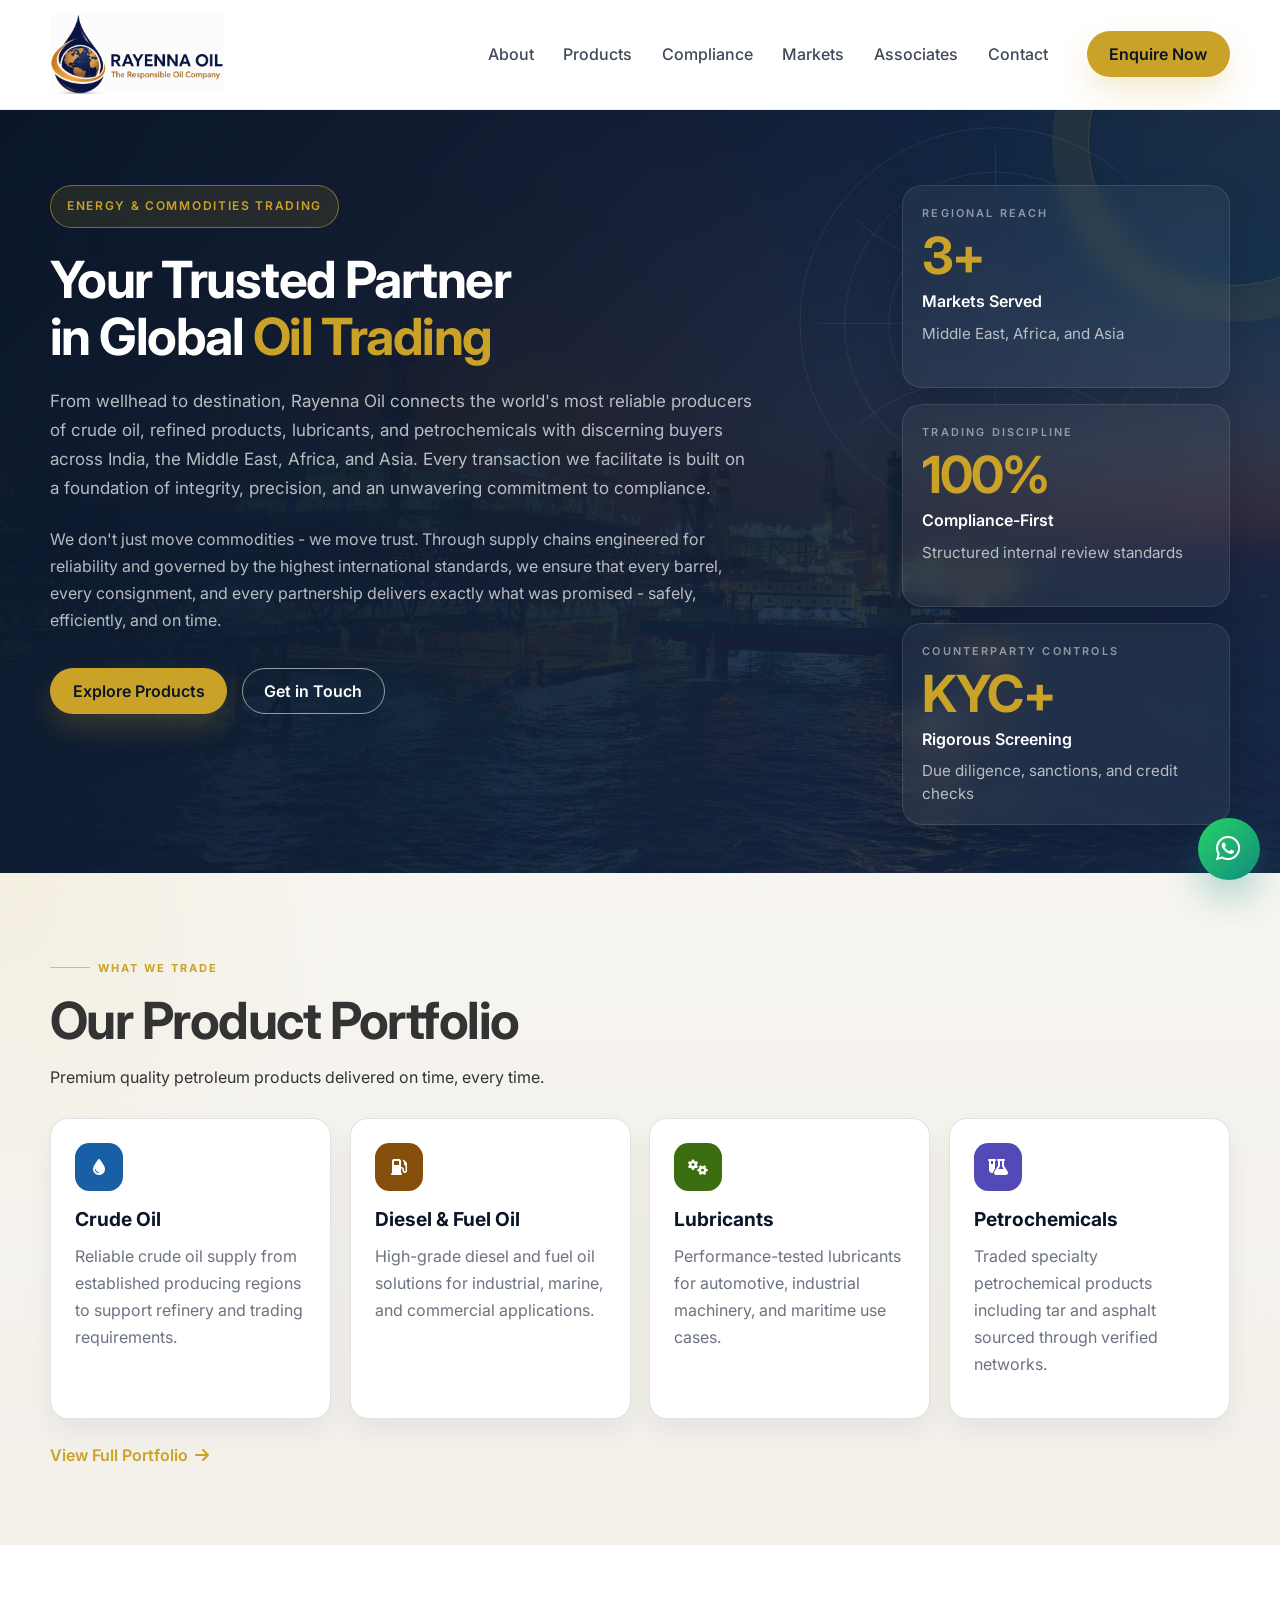
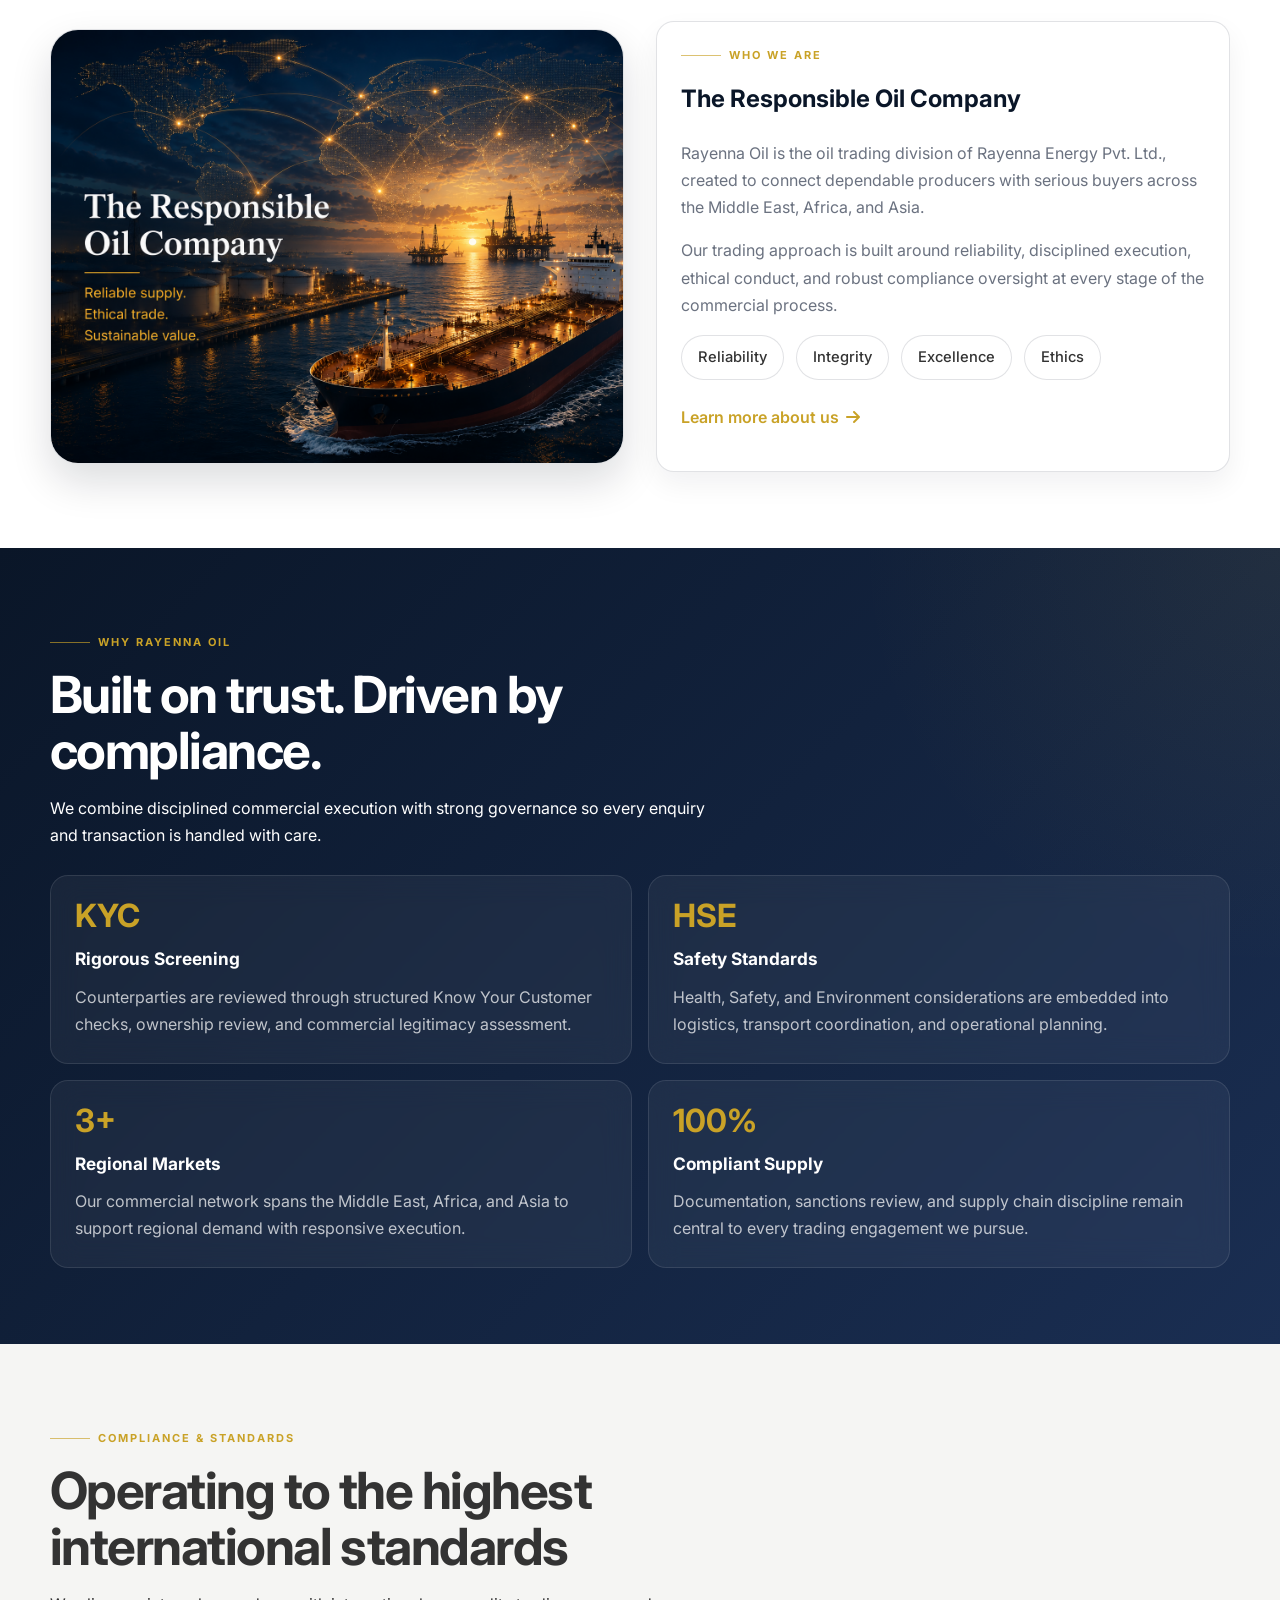
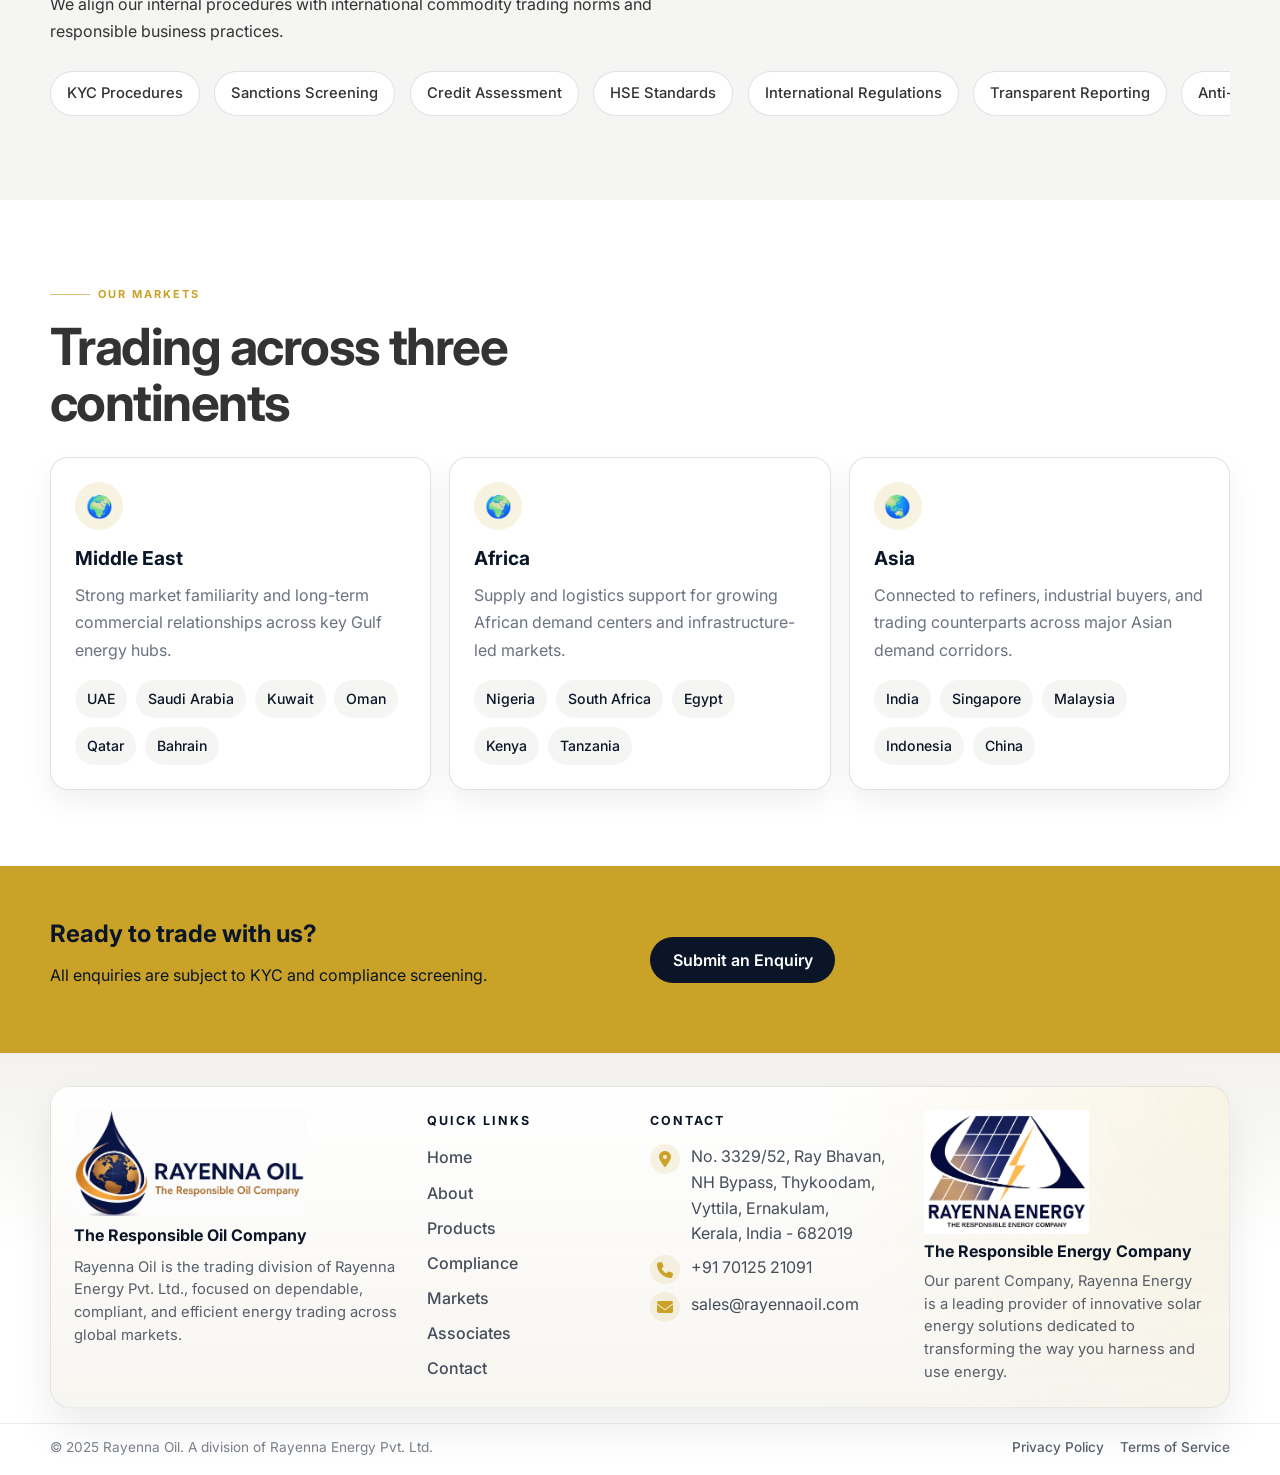
==== commit 7535c906: "Add privacy policy and terms pages. Introduce legal policy pages and wire them into the shared foote" ====
--- a/index.html
+++ b/index.html
@@ -499,7 +499,10 @@
       <div class="footer-bottom">
         <div class="container footer-bottom-inner">
           <span>&copy; 2025 Rayenna Oil. A division of Rayenna Energy Pvt. Ltd.</span>
-          <span>The Responsible Oil Company</span>
+          <nav class="footer-utility-links" aria-label="Utility">
+            <a href="privacy-policy.html">Privacy Policy</a>
+            <a href="terms-of-service.html">Terms of Service</a>
+          </nav>
         </div>
       </div>
     </footer>
--- a/assets/css/style.css
+++ b/assets/css/style.css
@@ -630,6 +630,19 @@
   opacity: 0.18;
 }
 
+.privacy-page-hero::before {
+  background-image:
+    linear-gradient(90deg, rgba(10, 22, 40, 0.93) 0%, rgba(10, 22, 40, 0.82) 44%, rgba(10, 22, 40, 0.62) 100%),
+    url("../../media/pexels-vito-gorican-10954628-10628032.jpg");
+}
+
+.terms-page-hero::before {
+  background:
+    linear-gradient(90deg, rgba(10, 22, 40, 0.92) 0%, rgba(10, 22, 40, 0.8) 42%, rgba(10, 22, 40, 0.62) 100%),
+    url("../../media/pexels-jakubzerdzicki-35638668.jpg") center right / cover no-repeat;
+  opacity: 0.18;
+}
+
 .page-hero-grid {
   position: relative;
   z-index: 1;
@@ -886,6 +899,11 @@
   align-items: center;
 }
 
+.split-grid > *,
+.product-shell > * {
+  min-width: 0;
+}
+
 .about-intro-split {
   align-items: stretch;
 }
@@ -1521,6 +1539,81 @@
   color: var(--color-gold);
 }
 
+.legal-layout {
+  display: grid;
+  gap: 1.5rem;
+}
+
+.legal-sidebar {
+  display: grid;
+  gap: 1.25rem;
+  align-content: start;
+}
+
+.legal-summary-card {
+  gap: 1rem;
+}
+
+.legal-summary-card p:last-child,
+.legal-content-card > :last-child,
+.legal-section > :last-child,
+.legal-meta > :last-child {
+  margin-bottom: 0;
+}
+
+.legal-meta {
+  display: grid;
+  gap: 0.45rem;
+  color: rgba(255, 255, 255, 0.76);
+  font-size: 0.92rem;
+}
+
+.legal-content-card {
+  display: grid;
+  gap: 1.5rem;
+}
+
+.legal-section {
+  display: grid;
+  gap: 0.8rem;
+}
+
+.legal-section + .legal-section {
+  padding-top: 1.5rem;
+  border-top: 1px solid rgba(10, 22, 40, 0.08);
+}
+
+.legal-section h2 {
+  margin-bottom: 0;
+  color: var(--color-navy);
+  font-size: 1.3rem;
+  line-height: 1.25;
+}
+
+.legal-section p {
+  margin-bottom: 0;
+}
+
+.legal-list {
+  display: grid;
+  gap: 0.7rem;
+  margin: 0;
+  padding-left: 1.15rem;
+  color: rgba(10, 22, 40, 0.78);
+}
+
+.legal-list li {
+  padding-left: 0.2rem;
+}
+
+.legal-card-title {
+  margin-bottom: 1rem;
+}
+
+.legal-contact-card .contact-list {
+  margin-bottom: 0;
+}
+
 .form-grid {
   display: grid;
   gap: 1rem;
@@ -1601,6 +1694,16 @@
   min-height: 26rem;
 }
 
+@media (max-width: 767.98px) {
+  .product-media,
+  .compliance-intro-media {
+    width: 100%;
+    max-width: 100%;
+    min-width: 0;
+    justify-self: stretch;
+  }
+}
+
 .map-card-footer {
   padding: 1rem 1.25rem 1.2rem;
 }
@@ -1784,6 +1887,19 @@
   color: rgba(10, 22, 40, 0.54);
   font-size: 0.85rem;
   line-height: 1.5;
+}
+
+.footer-utility-links {
+  display: inline-flex;
+  flex-wrap: wrap;
+  gap: 0.4rem 1rem;
+}
+
+.footer-utility-links a {
+  display: inline-flex;
+  align-items: center;
+  color: rgba(10, 22, 40, 0.68);
+  font-weight: 500;
 }
 
 .reveal {
@@ -2106,6 +2222,11 @@
     gap: 1rem;
   }
 
+  .legal-layout {
+    grid-template-columns: minmax(0, 0.82fr) minmax(0, 1.18fr);
+    align-items: start;
+  }
+
   .product-strip.reverse .product-media {
     order: 2;
   }
